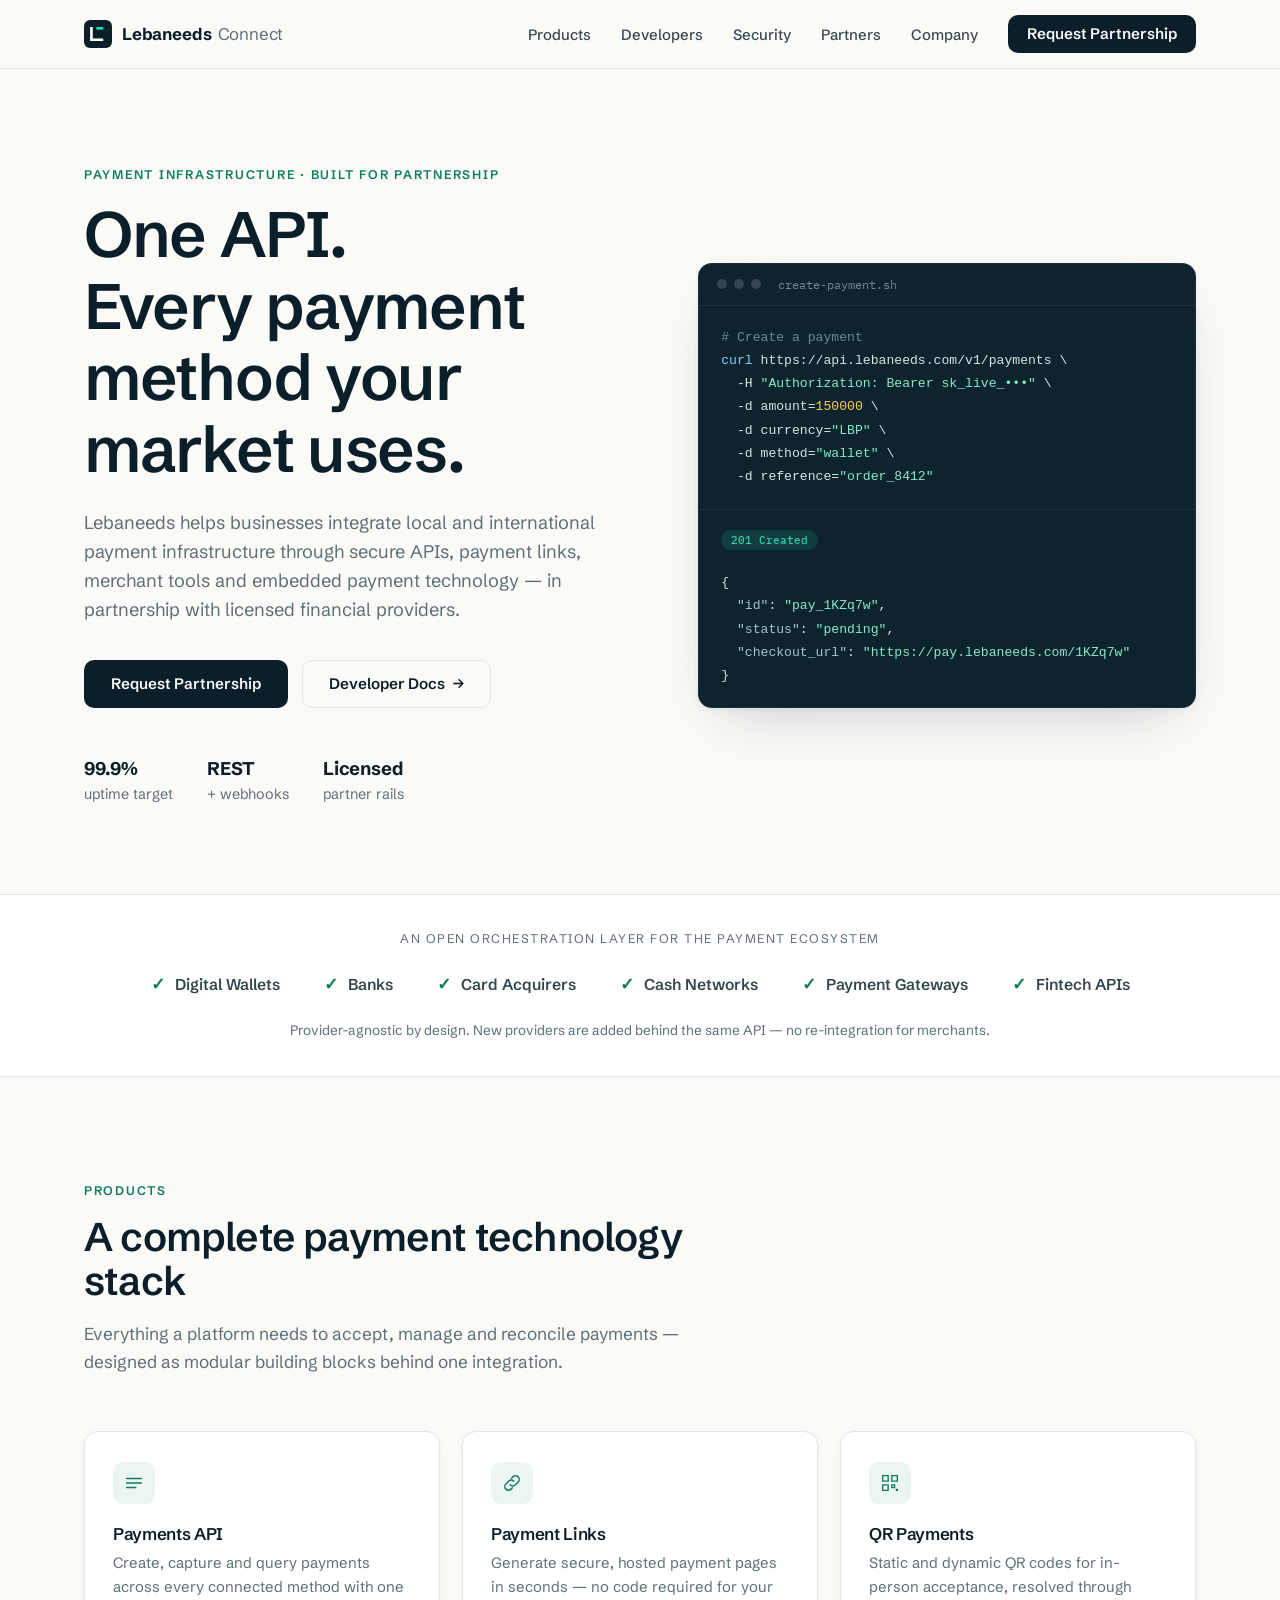
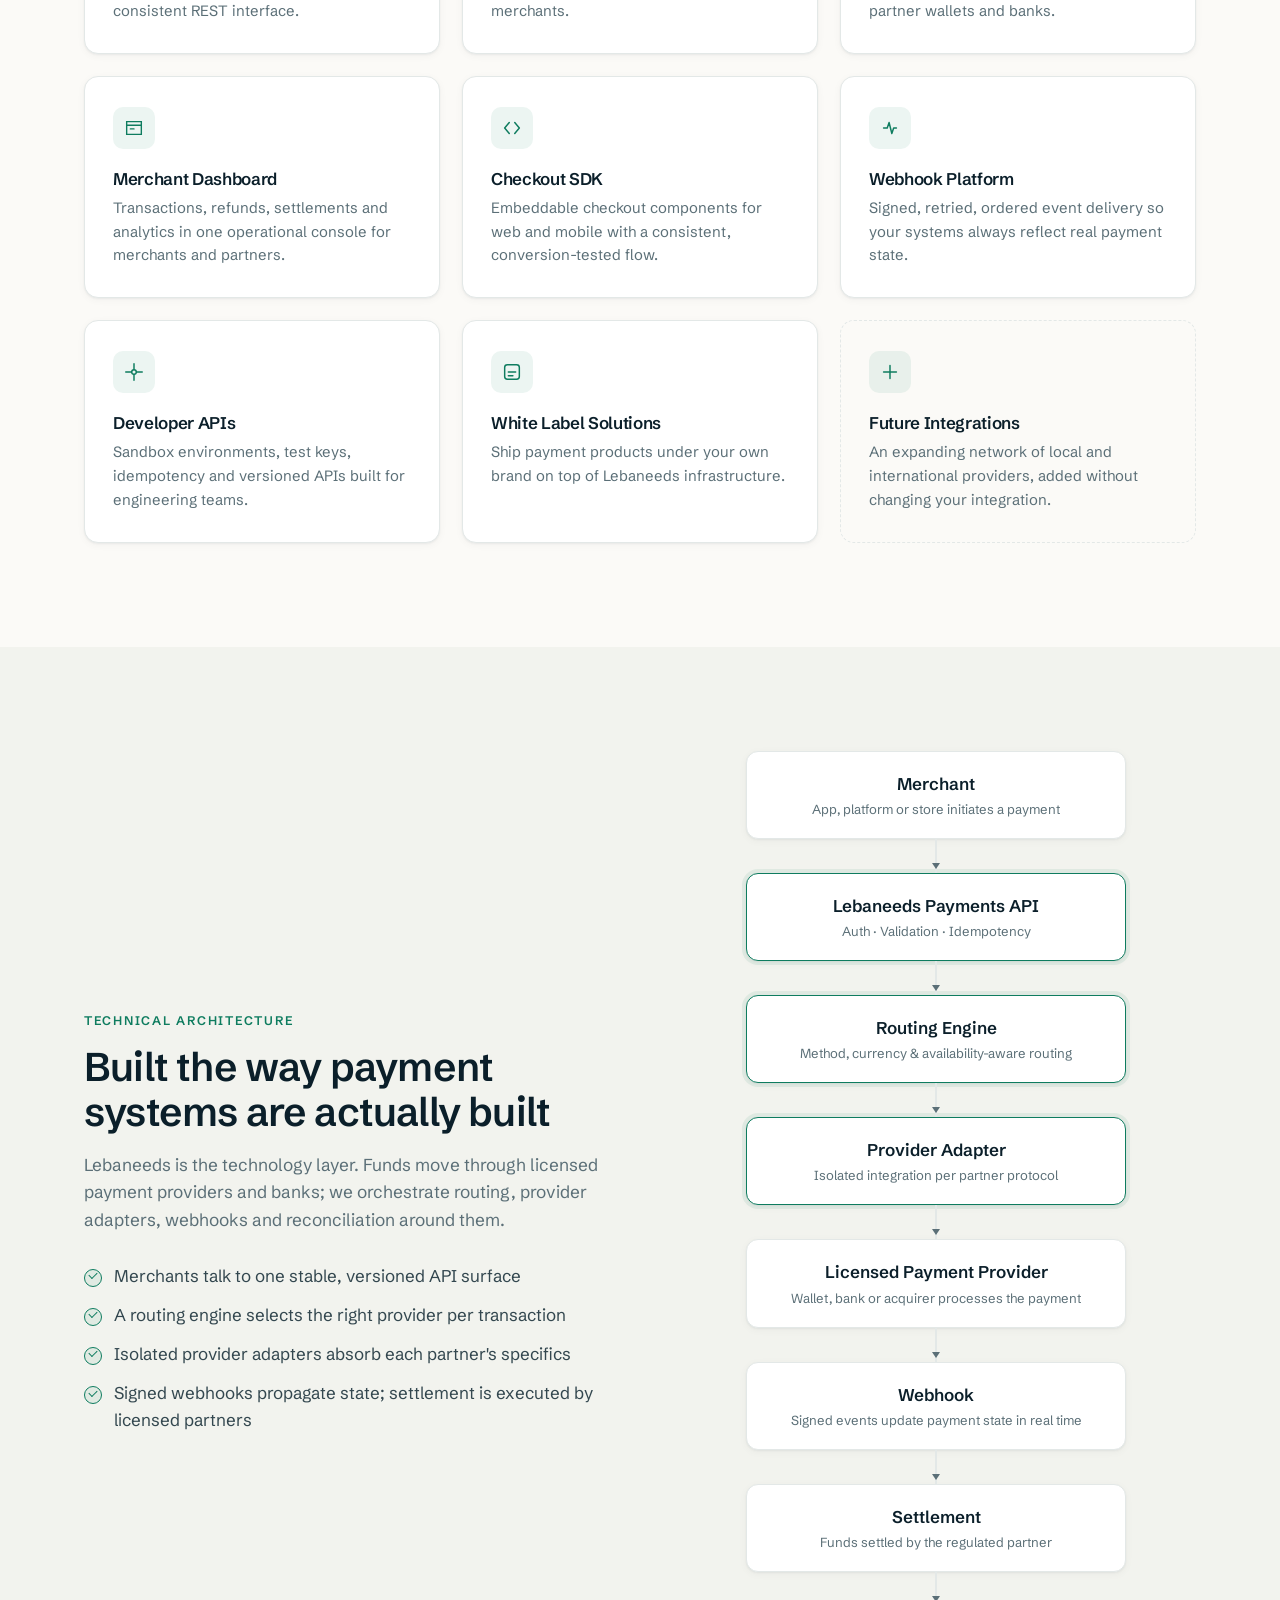
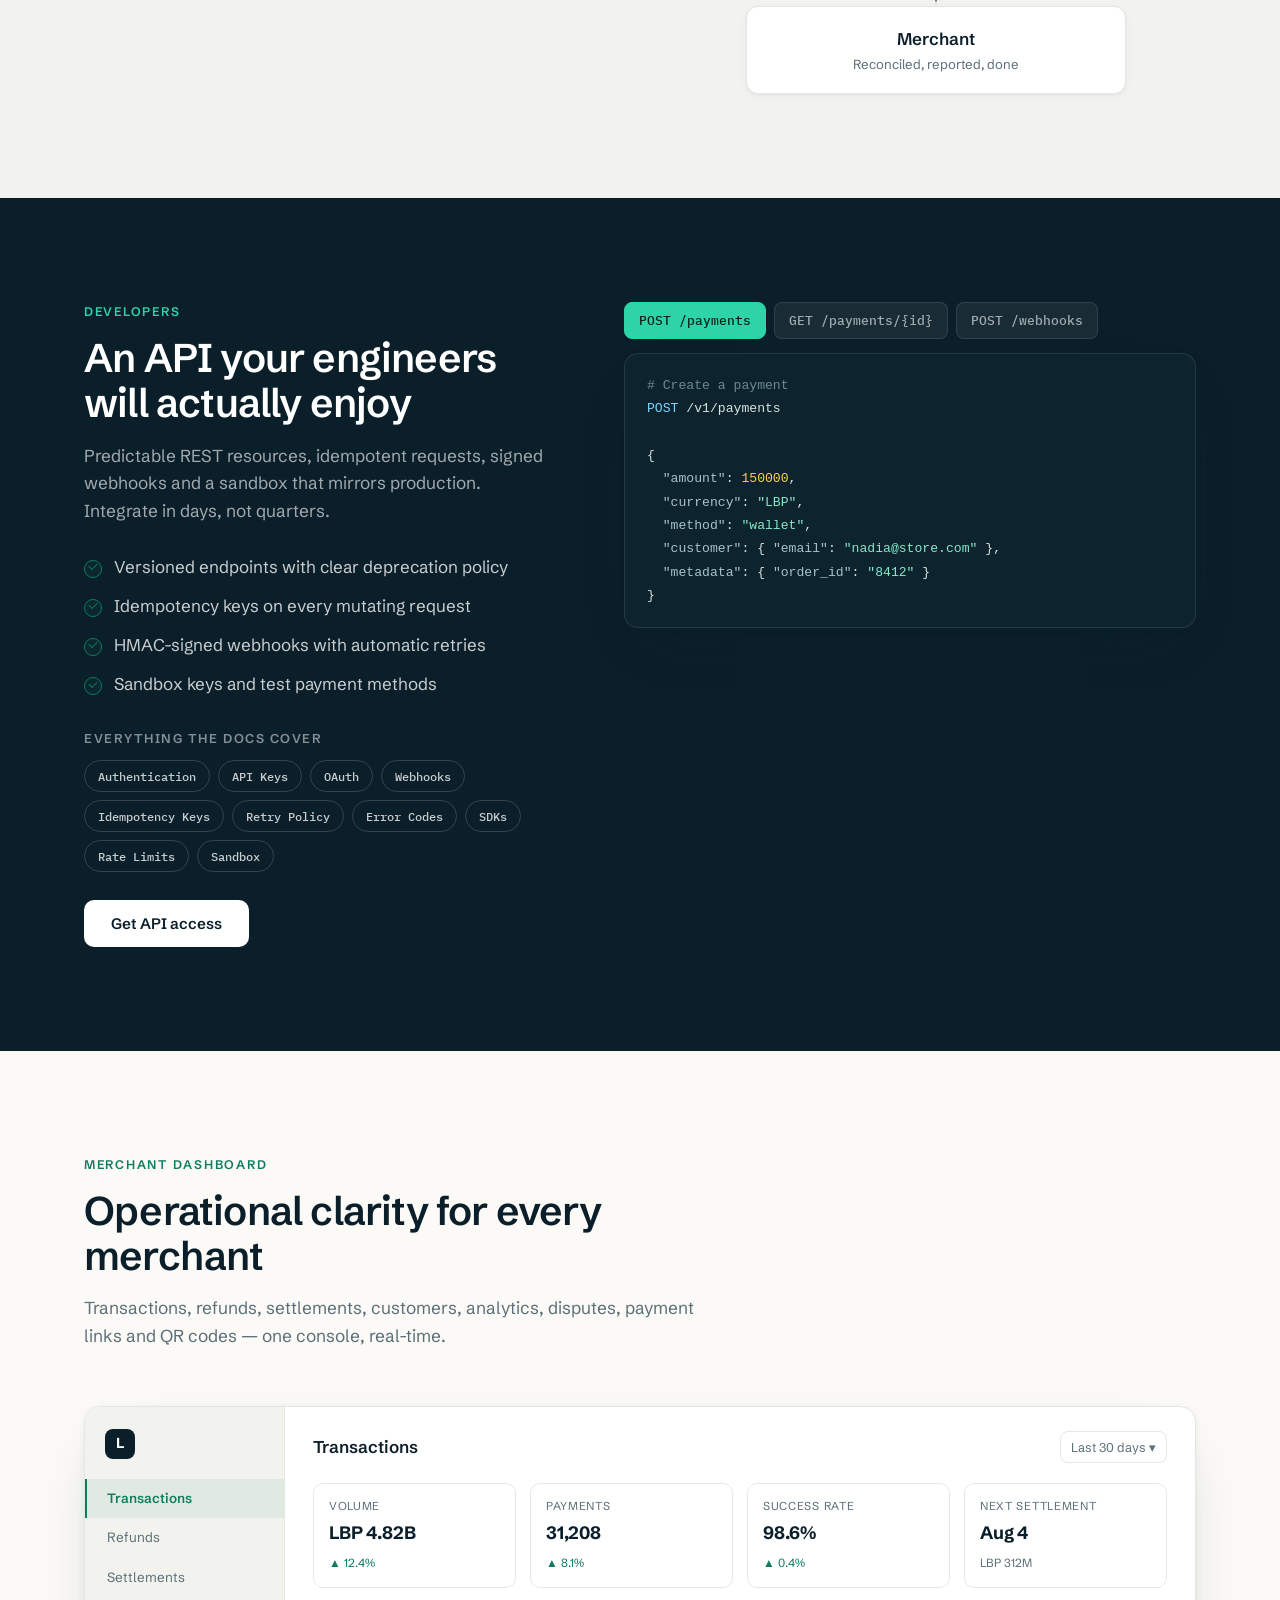
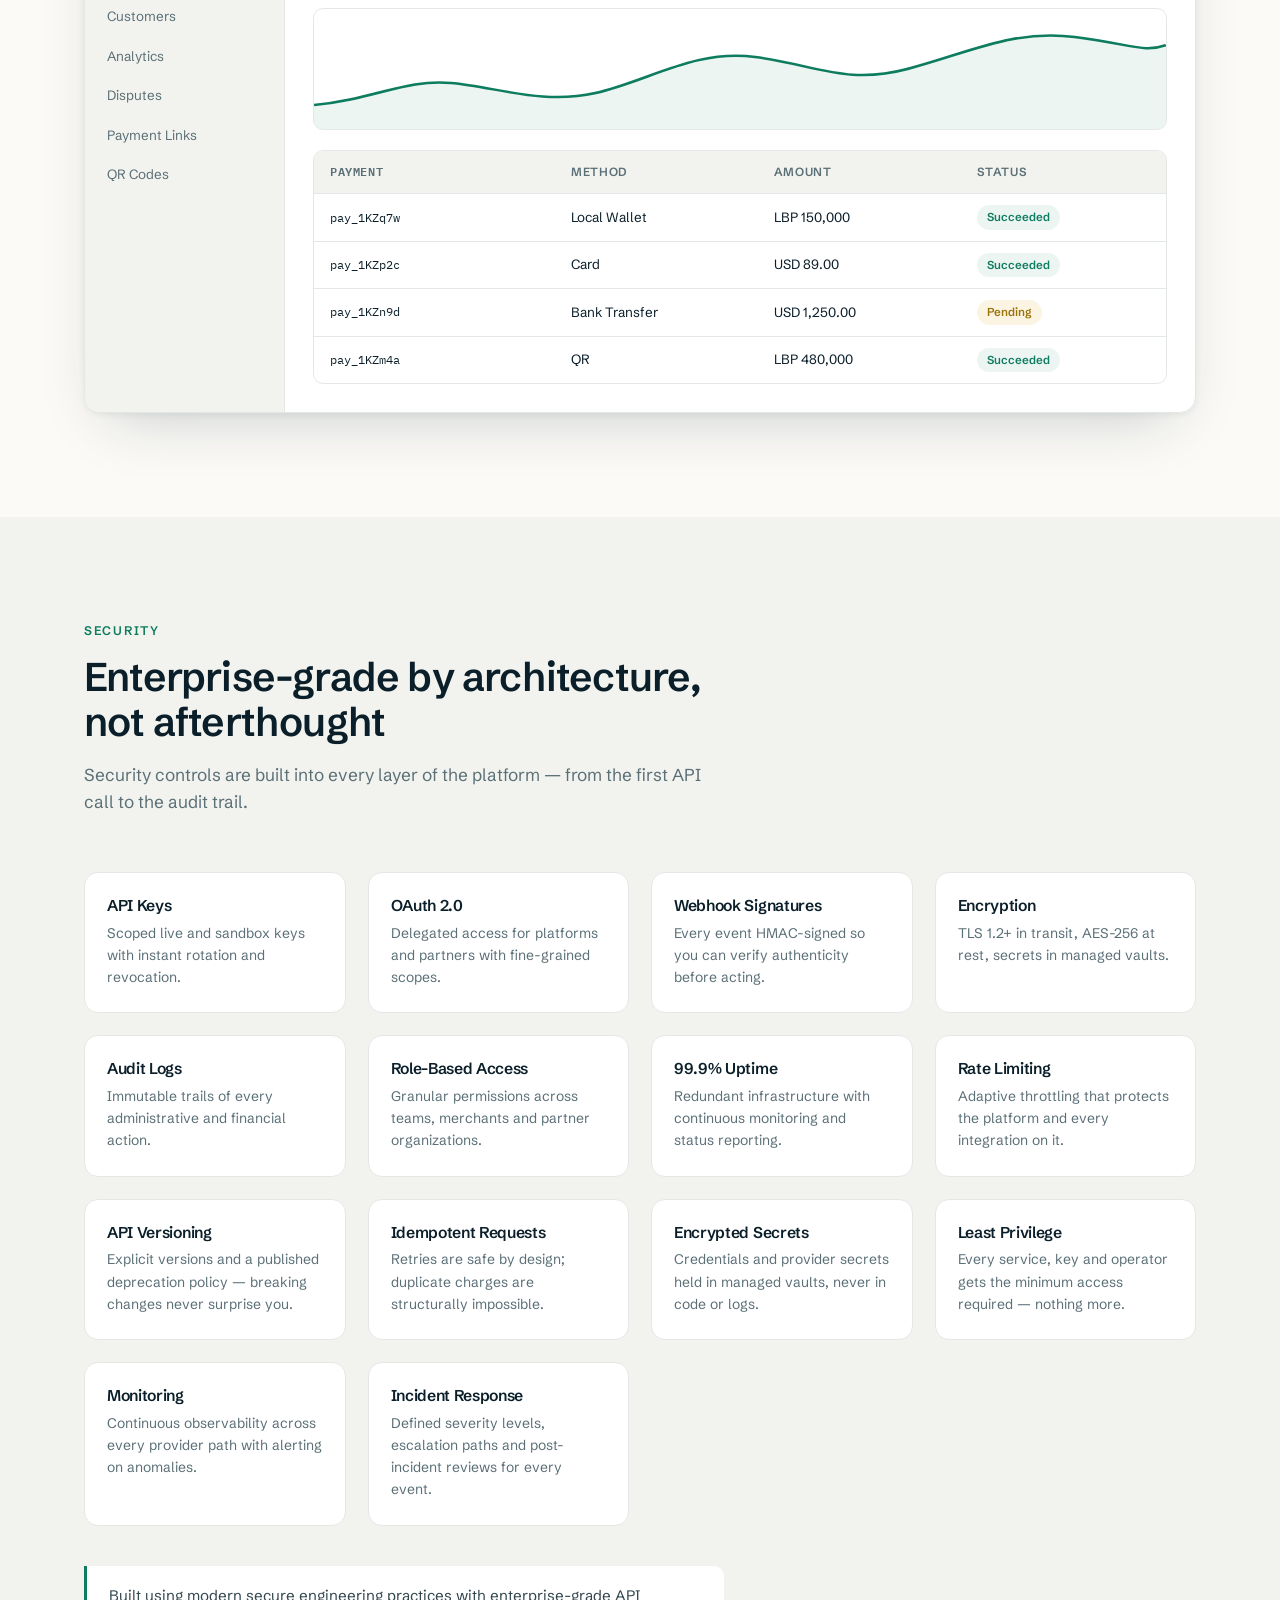
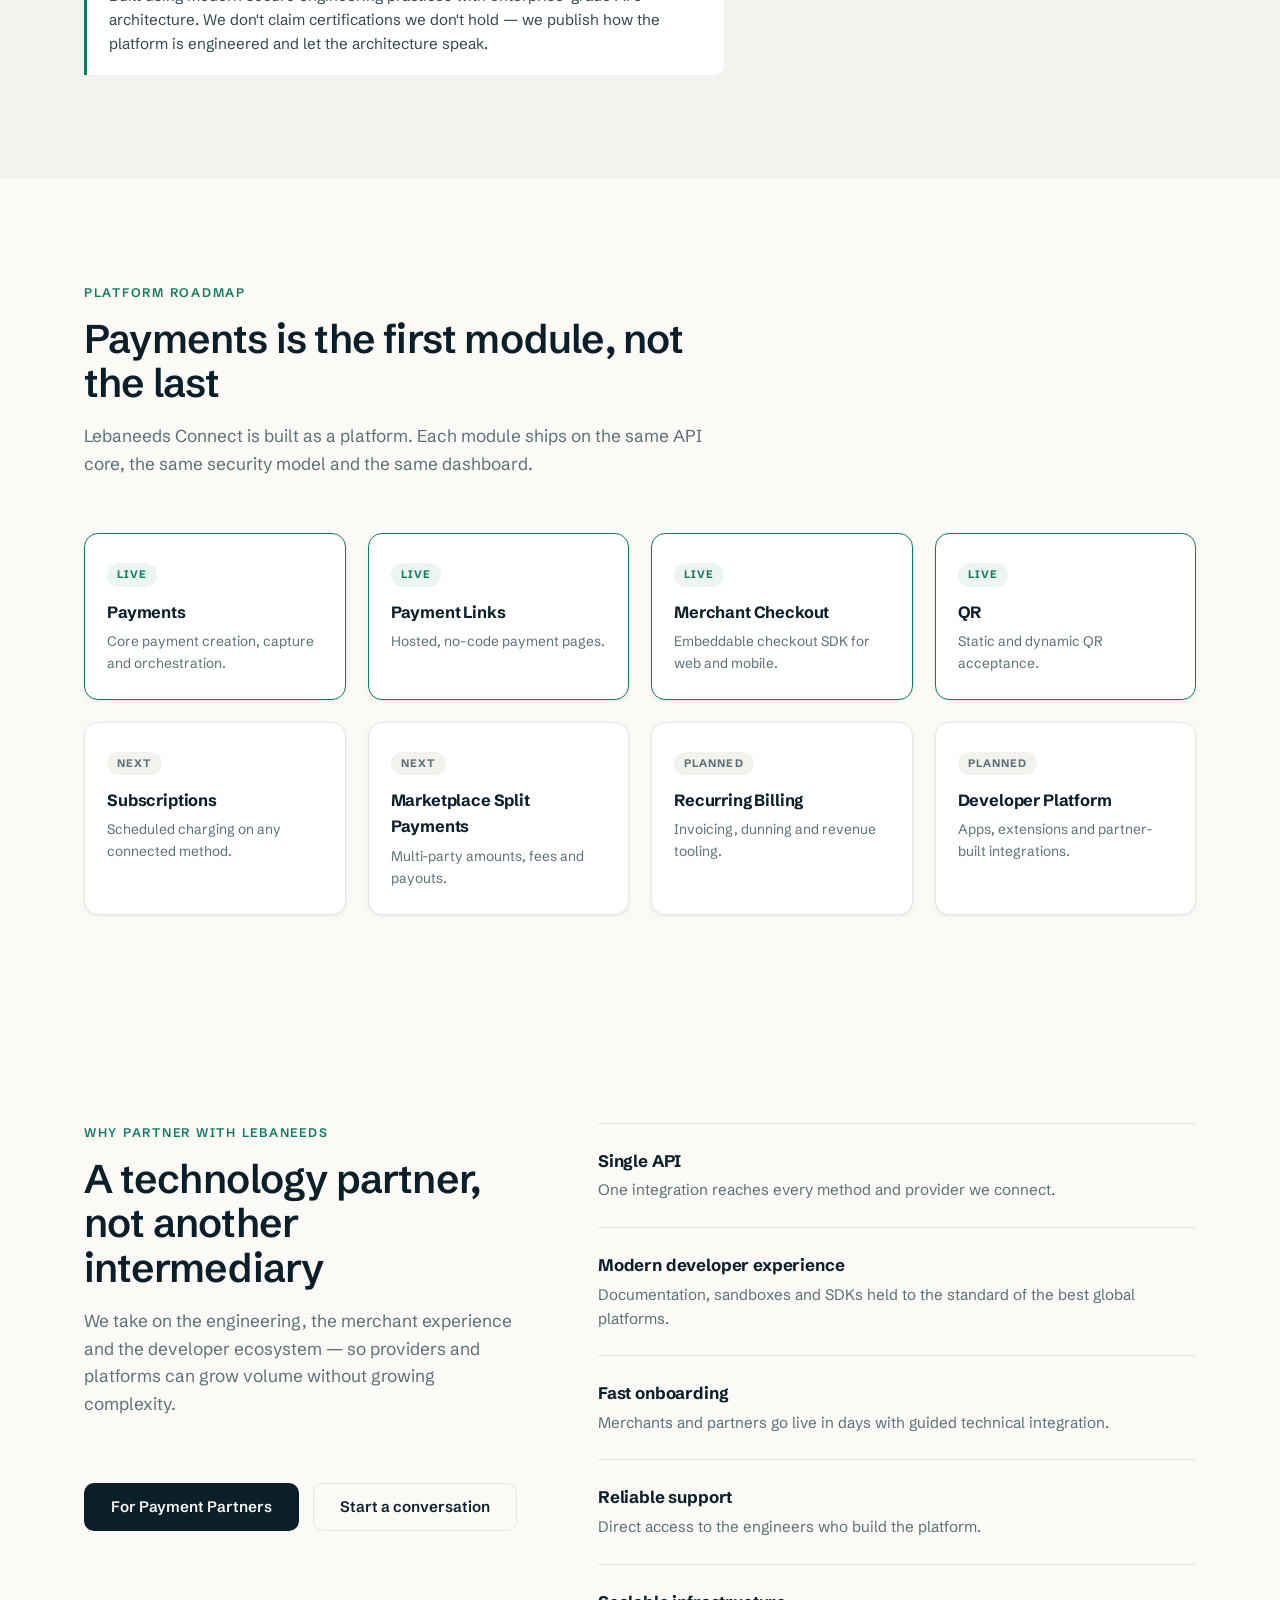
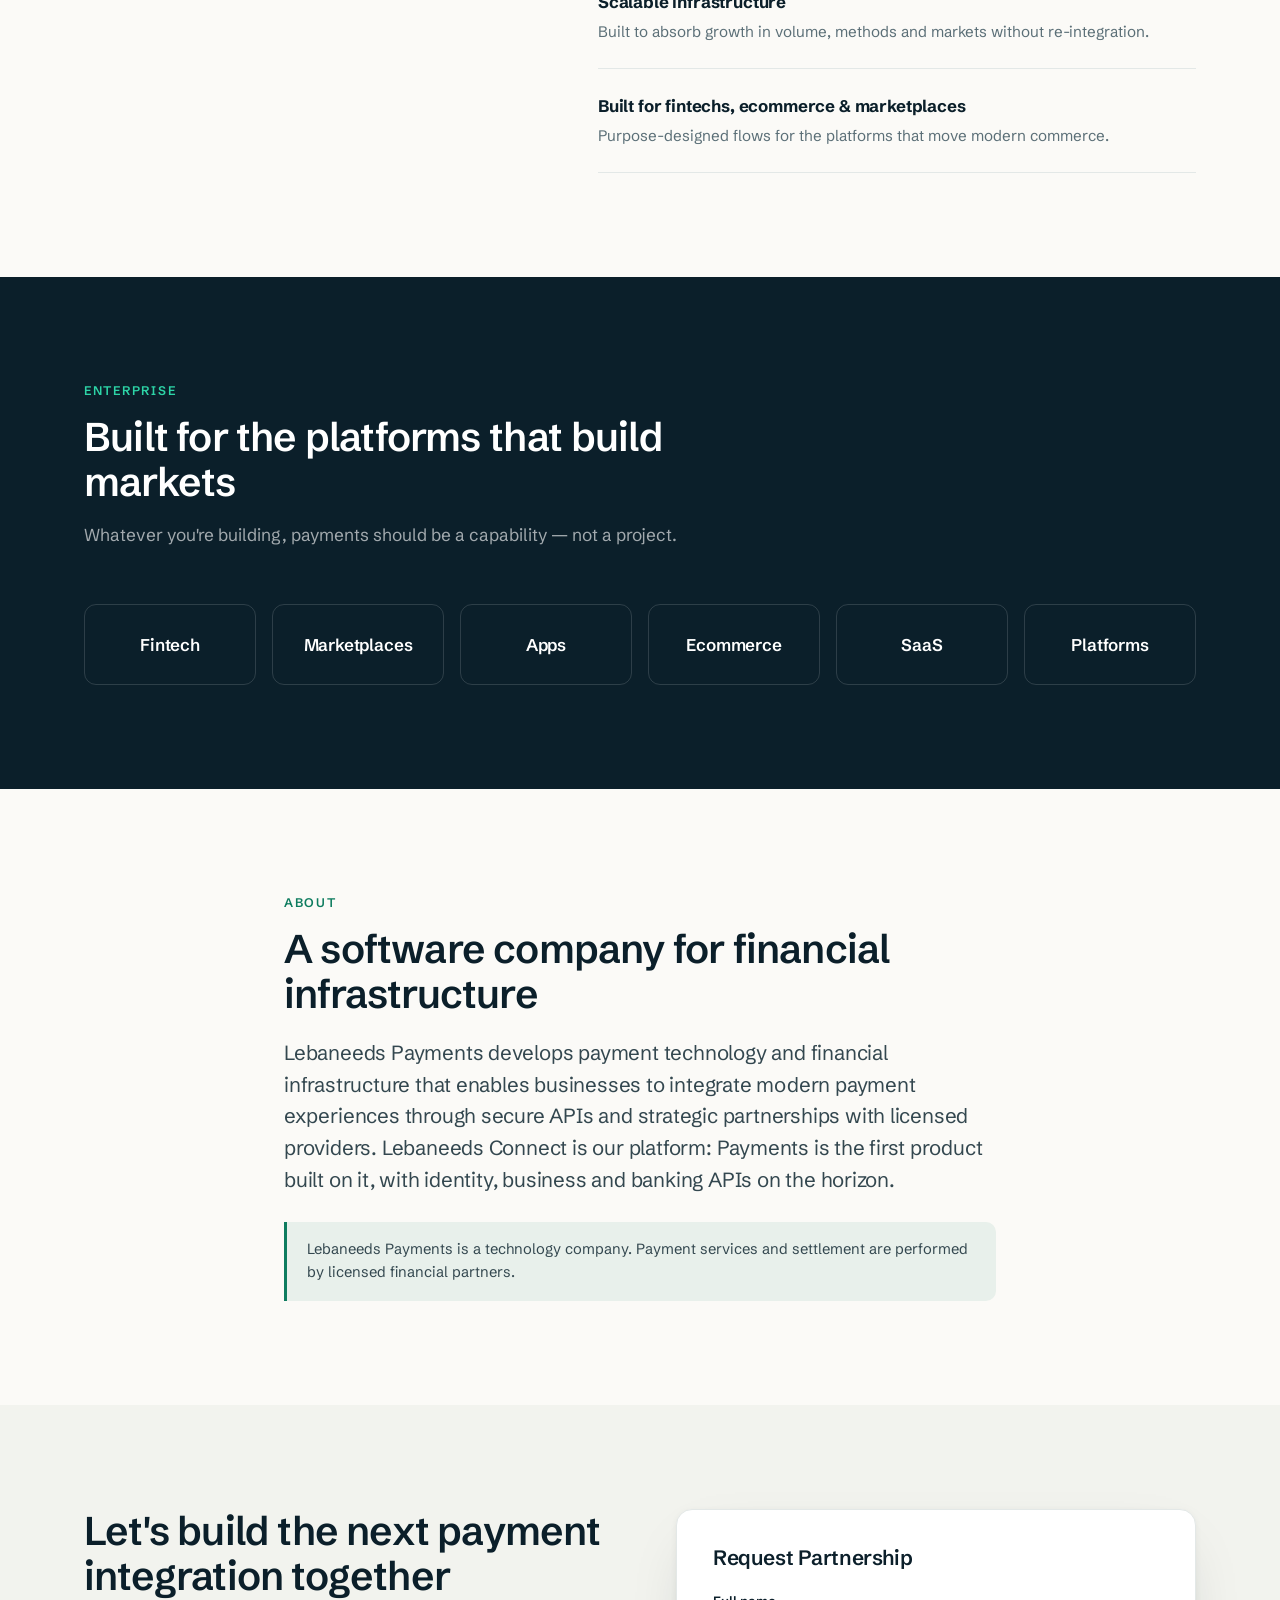
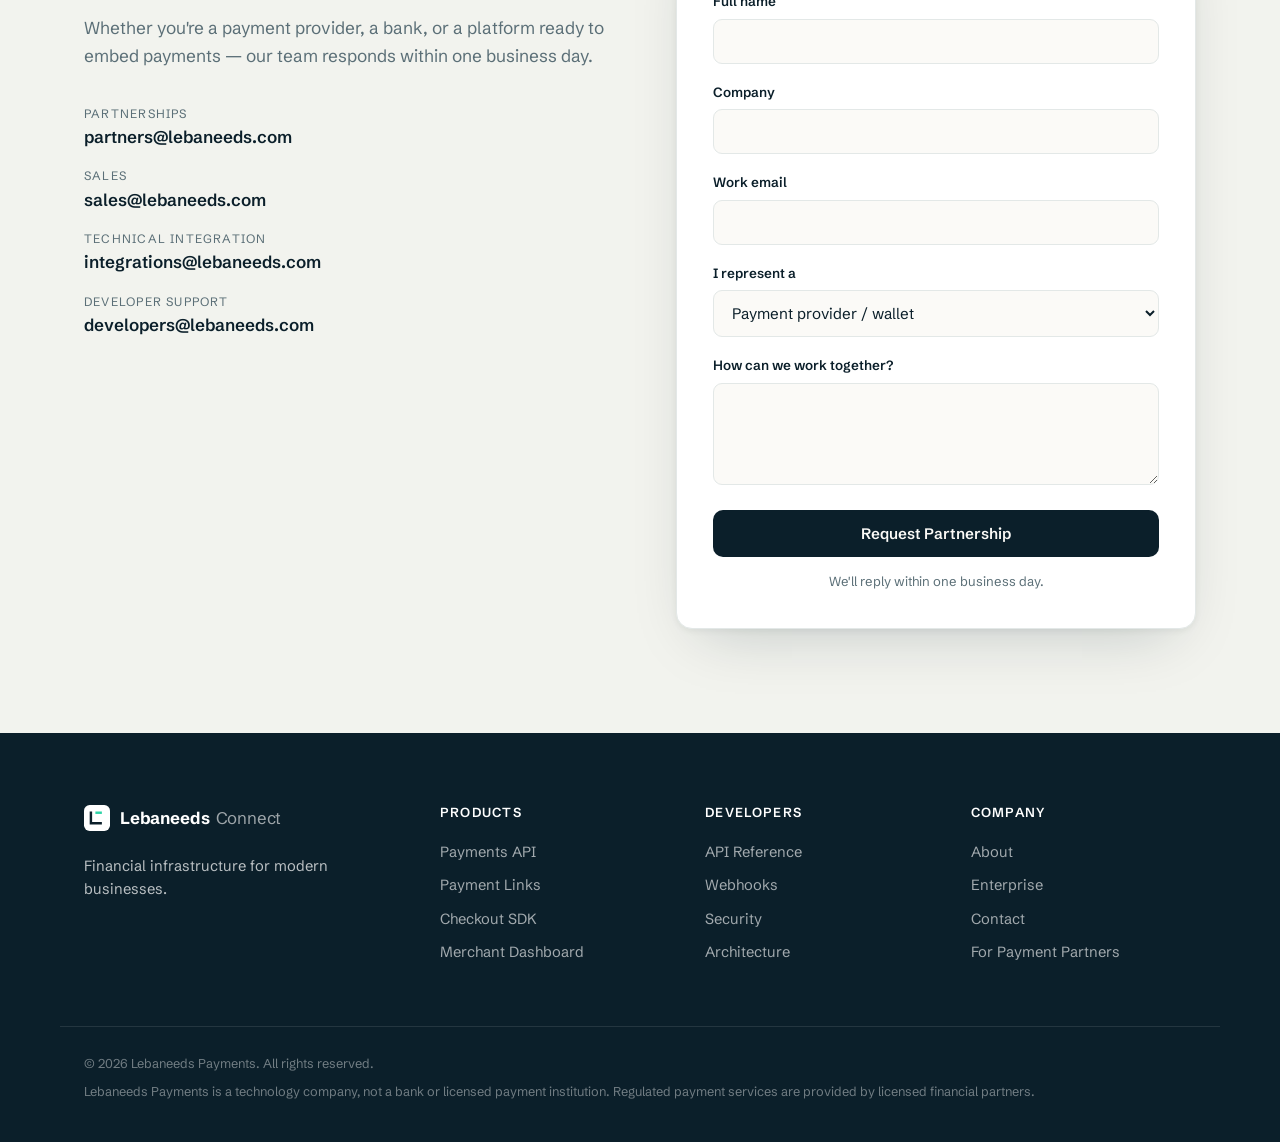
==== connect.html @ 50d4d947 "Fix host routing: remove root index.html so per-domain rewrites take effect Vercel serves static fil" ====
<!DOCTYPE html>
<html lang="en">
<head>
<meta charset="UTF-8">
<meta name="viewport" content="width=device-width, initial-scale=1.0">
<title>Lebaneeds Connect — Financial Infrastructure for Modern Businesses</title>
<meta name="description" content="Lebaneeds Connect is the payment infrastructure platform by Lebaneeds Payments. Integrate local and international payment methods through one secure API, in partnership with licensed providers.">
<link rel="preconnect" href="https://fonts.googleapis.com">
<link rel="preconnect" href="https://fonts.gstatic.com" crossorigin>
<link href="https://fonts.googleapis.com/css2?family=Schibsted+Grotesk:wght@400;500;600;700&family=IBM+Plex+Mono:wght@400;500&display=swap" rel="stylesheet">
<link rel="stylesheet" href="styles.css">
<link rel="icon" href="data:image/svg+xml,<svg xmlns='http://www.w3.org/2000/svg' viewBox='0 0 32 32'><rect width='32' height='32' rx='7' fill='%230b1f2a'/><path d='M10 8v13h12v3H7V8h3z' fill='%23ffffff'/><rect x='14' y='8' width='8' height='3' fill='%232dd4a7'/></svg>">
</head>
<body>

<a class="skip-link" href="#main">Skip to content</a>

<header class="site-header" id="top">
  <div class="container header-inner">
    <a class="brand" href="#top" aria-label="Lebaneeds Payments home">
      <span class="brand-mark" aria-hidden="true">
        <svg viewBox="0 0 32 32" width="28" height="28"><rect width="32" height="32" rx="7" fill="var(--ink)"/><path d="M10 8v13h12v3H7V8h3z" fill="#fff"/><rect x="14" y="8" width="8" height="3" fill="var(--accent)"/></svg>
      </span>
      <span class="brand-name">Lebaneeds<span class="brand-sub">Connect</span></span>
    </a>
    <nav class="main-nav" aria-label="Primary">
      <button class="nav-toggle" aria-expanded="false" aria-controls="nav-list">
        <span class="nav-toggle-bar"></span><span class="nav-toggle-bar"></span>
        <span class="visually-hidden">Menu</span>
      </button>
      <ul class="nav-list" id="nav-list">
        <li><a href="#products">Products</a></li>
        <li><a href="#developers">Developers</a></li>
        <li><a href="#security">Security</a></li>
        <li><a href="partners.html">Partners</a></li>
        <li><a href="#about">Company</a></li>
        <li class="nav-cta"><a class="btn btn-primary btn-sm" href="#contact">Request Partnership</a></li>
      </ul>
    </nav>
  </div>
</header>

<main id="main">

  <!-- ============ HERO ============ -->
  <section class="hero">
    <div class="container hero-grid">
      <div class="hero-copy reveal">
        <p class="eyebrow">Payment infrastructure · Built for partnership</p>
        <h1>One API.<br>Every payment method your market uses.</h1>
        <p class="lede">Lebaneeds helps businesses integrate local and international payment infrastructure through secure APIs, payment links, merchant tools and embedded payment technology — in partnership with licensed financial providers.</p>
        <div class="hero-actions">
          <a class="btn btn-primary" href="#contact">Request Partnership</a>
          <a class="btn btn-ghost" href="#developers">Developer Docs <span aria-hidden="true">→</span></a>
        </div>
        <ul class="hero-facts" aria-label="Key facts">
          <li><strong>99.9%</strong> uptime target</li>
          <li><strong>REST</strong> + webhooks</li>
          <li><strong>Licensed</strong> partner rails</li>
        </ul>
      </div>
      <div class="hero-panel reveal delay-1" aria-hidden="true">
        <div class="code-window">
          <div class="code-window-bar">
            <span class="dot"></span><span class="dot"></span><span class="dot"></span>
            <span class="code-window-title">create-payment.sh</span>
          </div>
          <pre class="code"><code><span class="c"># Create a payment</span>
<span class="k">curl</span> https://api.lebaneeds.com/v1/payments \
  -H <span class="s">"Authorization: Bearer sk_live_•••"</span> \
  -d amount=<span class="n">150000</span> \
  -d currency=<span class="s">"LBP"</span> \
  -d method=<span class="s">"wallet"</span> \
  -d reference=<span class="s">"order_8412"</span></code></pre>
          <div class="code-response">
            <span class="badge badge-ok">201 Created</span>
            <pre class="code"><code>{
  <span class="p">"id"</span>: <span class="s">"pay_1KZq7w"</span>,
  <span class="p">"status"</span>: <span class="s">"pending"</span>,
  <span class="p">"checkout_url"</span>: <span class="s">"https://pay.lebaneeds.com/1KZq7w"</span>
}</code></pre>
          </div>
        </div>
      </div>
    </div>
  </section>

  <!-- ============ INTEGRATION ECOSYSTEM ============ -->
  <section class="integrations" aria-label="Integration ecosystem" id="ecosystem">
    <div class="container">
      <p class="strip-label">An open orchestration layer for the payment ecosystem</p>
      <ul class="method-strip">
        <li><span class="method-icon" aria-hidden="true">✓</span>Digital Wallets</li>
        <li><span class="method-icon" aria-hidden="true">✓</span>Banks</li>
        <li><span class="method-icon" aria-hidden="true">✓</span>Card Acquirers</li>
        <li><span class="method-icon" aria-hidden="true">✓</span>Cash Networks</li>
        <li><span class="method-icon" aria-hidden="true">✓</span>Payment Gateways</li>
        <li><span class="method-icon" aria-hidden="true">✓</span>Fintech APIs</li>
      </ul>
      <p class="strip-note">Provider-agnostic by design. New providers are added behind the same API — no re-integration for merchants.</p>
    </div>
  </section>

  <!-- ============ PRODUCTS ============ -->
  <section class="section" id="products">
    <div class="container">
      <div class="section-head reveal">
        <p class="eyebrow">Products</p>
        <h2>A complete payment technology stack</h2>
        <p class="section-lede">Everything a platform needs to accept, manage and reconcile payments — designed as modular building blocks behind one integration.</p>
      </div>
      <div class="card-grid">
        <article class="card reveal">
          <div class="card-icon" aria-hidden="true"><svg viewBox="0 0 24 24"><path d="M4 7h16M4 12h16M4 17h10" stroke="currentColor" stroke-width="1.6" stroke-linecap="round"/></svg></div>
          <h3>Payments API</h3>
          <p>Create, capture and query payments across every connected method with one consistent REST interface.</p>
        </article>
        <article class="card reveal">
          <div class="card-icon" aria-hidden="true"><svg viewBox="0 0 24 24"><path d="M10 14a4 4 0 005.7 0l3-3a4 4 0 00-5.7-5.7l-1.4 1.5M14 10a4 4 0 00-5.7 0l-3 3a4 4 0 005.7 5.7l1.4-1.5" stroke="currentColor" stroke-width="1.6" stroke-linecap="round" fill="none"/></svg></div>
          <h3>Payment Links</h3>
          <p>Generate secure, hosted payment pages in seconds — no code required for your merchants.</p>
        </article>
        <article class="card reveal">
          <div class="card-icon" aria-hidden="true"><svg viewBox="0 0 24 24"><path d="M4 4h6v6H4zM14 4h6v6h-6zM4 14h6v6H4zM14 14h3v3h-3zM19 19h1v1h-1z" stroke="currentColor" stroke-width="1.5" fill="none"/></svg></div>
          <h3>QR Payments</h3>
          <p>Static and dynamic QR codes for in-person acceptance, resolved through partner wallets and banks.</p>
        </article>
        <article class="card reveal">
          <div class="card-icon" aria-hidden="true"><svg viewBox="0 0 24 24"><path d="M4 5h16v14H4zM4 9h16M8 13h4" stroke="currentColor" stroke-width="1.5" fill="none" stroke-linecap="round"/></svg></div>
          <h3>Merchant Dashboard</h3>
          <p>Transactions, refunds, settlements and analytics in one operational console for merchants and partners.</p>
        </article>
        <article class="card reveal">
          <div class="card-icon" aria-hidden="true"><svg viewBox="0 0 24 24"><path d="M9 6l-5 6 5 6M15 6l5 6-5 6" stroke="currentColor" stroke-width="1.6" fill="none" stroke-linecap="round" stroke-linejoin="round"/></svg></div>
          <h3>Checkout SDK</h3>
          <p>Embeddable checkout components for web and mobile with a consistent, conversion-tested flow.</p>
        </article>
        <article class="card reveal">
          <div class="card-icon" aria-hidden="true"><svg viewBox="0 0 24 24"><path d="M5 12h4l2-6 3 12 2-6h3" stroke="currentColor" stroke-width="1.6" fill="none" stroke-linecap="round" stroke-linejoin="round"/></svg></div>
          <h3>Webhook Platform</h3>
          <p>Signed, retried, ordered event delivery so your systems always reflect real payment state.</p>
        </article>
        <article class="card reveal">
          <div class="card-icon" aria-hidden="true"><svg viewBox="0 0 24 24"><path d="M12 3v6m0 6v6M3 12h6m6 0h6" stroke="currentColor" stroke-width="1.6" stroke-linecap="round"/><circle cx="12" cy="12" r="2.5" stroke="currentColor" stroke-width="1.6" fill="none"/></svg></div>
          <h3>Developer APIs</h3>
          <p>Sandbox environments, test keys, idempotency and versioned APIs built for engineering teams.</p>
        </article>
        <article class="card reveal">
          <div class="card-icon" aria-hidden="true"><svg viewBox="0 0 24 24"><rect x="4" y="4" width="16" height="16" rx="3" stroke="currentColor" stroke-width="1.6" fill="none"/><path d="M8 12h8M8 16h5" stroke="currentColor" stroke-width="1.6" stroke-linecap="round"/></svg></div>
          <h3>White Label Solutions</h3>
          <p>Ship payment products under your own brand on top of Lebaneeds infrastructure.</p>
        </article>
        <article class="card card-outline reveal">
          <div class="card-icon" aria-hidden="true"><svg viewBox="0 0 24 24"><path d="M12 5v14M5 12h14" stroke="currentColor" stroke-width="1.6" stroke-linecap="round"/></svg></div>
          <h3>Future Integrations</h3>
          <p>An expanding network of local and international providers, added without changing your integration.</p>
        </article>
      </div>
    </div>
  </section>

  <!-- ============ ARCHITECTURE ============ -->
  <section class="section section-tint" id="architecture">
    <div class="container arch-grid">
      <div class="arch-copy reveal">
        <p class="eyebrow">Technical architecture</p>
        <h2>Built the way payment systems are actually built</h2>
        <p class="section-lede">Lebaneeds is the technology layer. Funds move through licensed payment providers and banks; we orchestrate routing, provider adapters, webhooks and reconciliation around them.</p>
        <ul class="check-list">
          <li>Merchants talk to one stable, versioned API surface</li>
          <li>A routing engine selects the right provider per transaction</li>
          <li>Isolated provider adapters absorb each partner's specifics</li>
          <li>Signed webhooks propagate state; settlement is executed by licensed partners</li>
        </ul>
      </div>
      <div class="arch-diagram reveal delay-1" role="img" aria-label="Payment flow: Merchant calls the Lebaneeds Payments API, the routing engine selects a provider adapter, the licensed payment provider processes the payment, webhooks report state, settlement is executed by the licensed partner, and funds reach the merchant.">
        <div class="arch-node">
          <span class="arch-node-label">Merchant</span>
          <span class="arch-node-sub">App, platform or store initiates a payment</span>
        </div>
        <div class="arch-arrow" aria-hidden="true"><span></span></div>
        <div class="arch-node arch-node-core">
          <span class="arch-node-label">Lebaneeds Payments API</span>
          <span class="arch-node-sub">Auth · Validation · Idempotency</span>
        </div>
        <div class="arch-arrow" aria-hidden="true"><span></span></div>
        <div class="arch-node arch-node-core">
          <span class="arch-node-label">Routing Engine</span>
          <span class="arch-node-sub">Method, currency &amp; availability-aware routing</span>
        </div>
        <div class="arch-arrow" aria-hidden="true"><span></span></div>
        <div class="arch-node arch-node-core">
          <span class="arch-node-label">Provider Adapter</span>
          <span class="arch-node-sub">Isolated integration per partner protocol</span>
        </div>
        <div class="arch-arrow" aria-hidden="true"><span></span></div>
        <div class="arch-node">
          <span class="arch-node-label">Licensed Payment Provider</span>
          <span class="arch-node-sub">Wallet, bank or acquirer processes the payment</span>
        </div>
        <div class="arch-arrow" aria-hidden="true"><span></span></div>
        <div class="arch-node">
          <span class="arch-node-label">Webhook</span>
          <span class="arch-node-sub">Signed events update payment state in real time</span>
        </div>
        <div class="arch-arrow" aria-hidden="true"><span></span></div>
        <div class="arch-node">
          <span class="arch-node-label">Settlement</span>
          <span class="arch-node-sub">Funds settled by the regulated partner</span>
        </div>
        <div class="arch-arrow" aria-hidden="true"><span></span></div>
        <div class="arch-node">
          <span class="arch-node-label">Merchant</span>
          <span class="arch-node-sub">Reconciled, reported, done</span>
        </div>
      </div>
    </div>
  </section>

  <!-- ============ DEVELOPERS ============ -->
  <section class="section section-dark" id="developers">
    <div class="container dev-grid">
      <div class="dev-copy reveal">
        <p class="eyebrow eyebrow-light">Developers</p>
        <h2>An API your engineers will actually enjoy</h2>
        <p class="section-lede">Predictable REST resources, idempotent requests, signed webhooks and a sandbox that mirrors production. Integrate in days, not quarters.</p>
        <ul class="check-list check-list-light">
          <li>Versioned endpoints with clear deprecation policy</li>
          <li>Idempotency keys on every mutating request</li>
          <li>HMAC-signed webhooks with automatic retries</li>
          <li>Sandbox keys and test payment methods</li>
        </ul>
        <h3 class="dev-subhead">Everything the docs cover</h3>
        <ul class="chip-list" aria-label="Developer platform capabilities">
          <li>Authentication</li><li>API Keys</li><li>OAuth</li><li>Webhooks</li>
          <li>Idempotency Keys</li><li>Retry Policy</li><li>Error Codes</li>
          <li>SDKs</li><li>Rate Limits</li><li>Sandbox</li>
        </ul>
        <a class="btn btn-light" href="#contact">Get API access</a>
      </div>
      <div class="dev-panel reveal delay-1">
        <div class="tabs" role="tablist" aria-label="API examples">
          <button class="tab is-active" role="tab" aria-selected="true" aria-controls="tab-create" id="tabbtn-create">POST /payments</button>
          <button class="tab" role="tab" aria-selected="false" aria-controls="tab-get" id="tabbtn-get" tabindex="-1">GET /payments/{id}</button>
          <button class="tab" role="tab" aria-selected="false" aria-controls="tab-hook" id="tabbtn-hook" tabindex="-1">POST /webhooks</button>
        </div>
        <div class="code-window code-window-dark">
          <div class="tab-panel" id="tab-create" role="tabpanel" aria-labelledby="tabbtn-create">
<pre class="code"><code><span class="c"># Create a payment</span>
<span class="k">POST</span> /v1/payments

{
  <span class="p">"amount"</span>: <span class="n">150000</span>,
  <span class="p">"currency"</span>: <span class="s">"LBP"</span>,
  <span class="p">"method"</span>: <span class="s">"wallet"</span>,
  <span class="p">"customer"</span>: { <span class="p">"email"</span>: <span class="s">"nadia@store.com"</span> },
  <span class="p">"metadata"</span>: { <span class="p">"order_id"</span>: <span class="s">"8412"</span> }
}</code></pre>
          </div>
          <div class="tab-panel" id="tab-get" role="tabpanel" aria-labelledby="tabbtn-get" hidden>
<pre class="code"><code><span class="c"># Retrieve a payment</span>
<span class="k">GET</span> /v1/payments/pay_1KZq7w

{
  <span class="p">"id"</span>: <span class="s">"pay_1KZq7w"</span>,
  <span class="p">"status"</span>: <span class="s">"succeeded"</span>,
  <span class="p">"amount"</span>: <span class="n">150000</span>,
  <span class="p">"settled_at"</span>: <span class="s">"2026-08-02T14:03:12Z"</span>
}</code></pre>
          </div>
          <div class="tab-panel" id="tab-hook" role="tabpanel" aria-labelledby="tabbtn-hook" hidden>
<pre class="code"><code><span class="c"># Register a webhook endpoint</span>
<span class="k">POST</span> /v1/webhooks

{
  <span class="p">"url"</span>: <span class="s">"https://api.store.com/hooks/leb"</span>,
  <span class="p">"events"</span>: [<span class="s">"payment.succeeded"</span>,
             <span class="s">"payment.failed"</span>],
  <span class="p">"signing"</span>: <span class="s">"hmac-sha256"</span>
}</code></pre>
          </div>
        </div>
      </div>
    </div>
  </section>

  <!-- ============ DASHBOARD ============ -->
  <section class="section" id="dashboard">
    <div class="container">
      <div class="section-head reveal">
        <p class="eyebrow">Merchant Dashboard</p>
        <h2>Operational clarity for every merchant</h2>
        <p class="section-lede">Transactions, refunds, settlements, customers, analytics, disputes, payment links and QR codes — one console, real-time.</p>
      </div>
      <div class="dash reveal delay-1" role="img" aria-label="Mockup of the Lebaneeds merchant dashboard showing payment volume, transactions and settlement figures.">
        <div class="dash-side" aria-hidden="true">
          <div class="dash-logo">L</div>
          <ul>
            <li class="is-active">Transactions</li>
            <li>Refunds</li>
            <li>Settlements</li>
            <li>Customers</li>
            <li>Analytics</li>
            <li>Disputes</li>
            <li>Payment Links</li>
            <li>QR Codes</li>
          </ul>
        </div>
        <div class="dash-main" aria-hidden="true">
          <div class="dash-topbar">
            <span class="dash-title">Transactions</span>
            <span class="dash-range">Last 30 days ▾</span>
          </div>
          <div class="dash-stats">
            <div class="stat"><span class="stat-label">Volume</span><span class="stat-value">LBP 4.82B</span><span class="stat-delta up">▲ 12.4%</span></div>
            <div class="stat"><span class="stat-label">Payments</span><span class="stat-value">31,208</span><span class="stat-delta up">▲ 8.1%</span></div>
            <div class="stat"><span class="stat-label">Success rate</span><span class="stat-value">98.6%</span><span class="stat-delta up">▲ 0.4%</span></div>
            <div class="stat"><span class="stat-label">Next settlement</span><span class="stat-value">Aug 4</span><span class="stat-delta">LBP 312M</span></div>
          </div>
          <div class="dash-chart">
            <svg viewBox="0 0 560 120" preserveAspectRatio="none">
              <path d="M0 96 C40 90 60 70 90 74 S150 96 185 84 S250 40 290 48 S350 76 390 60 S460 20 500 28 S545 44 560 36" fill="none" stroke="var(--accent-deep)" stroke-width="2.5"/>
              <path d="M0 96 C40 90 60 70 90 74 S150 96 185 84 S250 40 290 48 S350 76 390 60 S460 20 500 28 S545 44 560 36 V120 H0 Z" fill="var(--accent-wash)"/>
            </svg>
          </div>
          <div class="dash-table">
            <div class="dash-row dash-row-head"><span>Payment</span><span>Method</span><span>Amount</span><span>Status</span></div>
            <div class="dash-row"><span>pay_1KZq7w</span><span>Local Wallet</span><span>LBP 150,000</span><span class="pill pill-ok">Succeeded</span></div>
            <div class="dash-row"><span>pay_1KZp2c</span><span>Card</span><span>USD 89.00</span><span class="pill pill-ok">Succeeded</span></div>
            <div class="dash-row"><span>pay_1KZn9d</span><span>Bank Transfer</span><span>USD 1,250.00</span><span class="pill pill-pending">Pending</span></div>
            <div class="dash-row"><span>pay_1KZm4a</span><span>QR</span><span>LBP 480,000</span><span class="pill pill-ok">Succeeded</span></div>
          </div>
        </div>
      </div>
    </div>
  </section>

  <!-- ============ SECURITY ============ -->
  <section class="section section-tint" id="security">
    <div class="container">
      <div class="section-head reveal">
        <p class="eyebrow">Security</p>
        <h2>Enterprise-grade by architecture, not afterthought</h2>
        <p class="section-lede">Security controls are built into every layer of the platform — from the first API call to the audit trail.</p>
      </div>
      <div class="sec-grid">
        <div class="sec-item reveal"><h3>API Keys</h3><p>Scoped live and sandbox keys with instant rotation and revocation.</p></div>
        <div class="sec-item reveal"><h3>OAuth 2.0</h3><p>Delegated access for platforms and partners with fine-grained scopes.</p></div>
        <div class="sec-item reveal"><h3>Webhook Signatures</h3><p>Every event HMAC-signed so you can verify authenticity before acting.</p></div>
        <div class="sec-item reveal"><h3>Encryption</h3><p>TLS 1.2+ in transit, AES-256 at rest, secrets in managed vaults.</p></div>
        <div class="sec-item reveal"><h3>Audit Logs</h3><p>Immutable trails of every administrative and financial action.</p></div>
        <div class="sec-item reveal"><h3>Role-Based Access</h3><p>Granular permissions across teams, merchants and partner organizations.</p></div>
        <div class="sec-item reveal"><h3>99.9% Uptime</h3><p>Redundant infrastructure with continuous monitoring and status reporting.</p></div>
        <div class="sec-item reveal"><h3>Rate Limiting</h3><p>Adaptive throttling that protects the platform and every integration on it.</p></div>
        <div class="sec-item reveal"><h3>API Versioning</h3><p>Explicit versions and a published deprecation policy — breaking changes never surprise you.</p></div>
        <div class="sec-item reveal"><h3>Idempotent Requests</h3><p>Retries are safe by design; duplicate charges are structurally impossible.</p></div>
        <div class="sec-item reveal"><h3>Encrypted Secrets</h3><p>Credentials and provider secrets held in managed vaults, never in code or logs.</p></div>
        <div class="sec-item reveal"><h3>Least Privilege</h3><p>Every service, key and operator gets the minimum access required — nothing more.</p></div>
        <div class="sec-item reveal"><h3>Monitoring</h3><p>Continuous observability across every provider path with alerting on anomalies.</p></div>
        <div class="sec-item reveal"><h3>Incident Response</h3><p>Defined severity levels, escalation paths and post-incident reviews for every event.</p></div>
      </div>
      <p class="trust-note reveal">Built using modern secure engineering practices with enterprise-grade API architecture. We don't claim certifications we don't hold — we publish how the platform is engineered and let the architecture speak.</p>
    </div>
  </section>

  <!-- ============ ROADMAP ============ -->
  <section class="section" id="roadmap">
    <div class="container">
      <div class="section-head reveal">
        <p class="eyebrow">Platform roadmap</p>
        <h2>Payments is the first module, not the last</h2>
        <p class="section-lede">Lebaneeds Connect is built as a platform. Each module ships on the same API core, the same security model and the same dashboard.</p>
      </div>
      <ol class="roadmap">
        <li class="reveal is-live"><span class="roadmap-status">Live</span><strong>Payments</strong><p>Core payment creation, capture and orchestration.</p></li>
        <li class="reveal is-live"><span class="roadmap-status">Live</span><strong>Payment Links</strong><p>Hosted, no-code payment pages.</p></li>
        <li class="reveal is-live"><span class="roadmap-status">Live</span><strong>Merchant Checkout</strong><p>Embeddable checkout SDK for web and mobile.</p></li>
        <li class="reveal is-live"><span class="roadmap-status">Live</span><strong>QR</strong><p>Static and dynamic QR acceptance.</p></li>
        <li class="reveal"><span class="roadmap-status">Next</span><strong>Subscriptions</strong><p>Scheduled charging on any connected method.</p></li>
        <li class="reveal"><span class="roadmap-status">Next</span><strong>Marketplace Split Payments</strong><p>Multi-party amounts, fees and payouts.</p></li>
        <li class="reveal"><span class="roadmap-status">Planned</span><strong>Recurring Billing</strong><p>Invoicing, dunning and revenue tooling.</p></li>
        <li class="reveal"><span class="roadmap-status">Planned</span><strong>Developer Platform</strong><p>Apps, extensions and partner-built integrations.</p></li>
      </ol>
    </div>
  </section>

  <!-- ============ WHY PARTNER ============ -->
  <section class="section" id="why">
    <div class="container why-grid">
      <div class="why-copy reveal">
        <p class="eyebrow">Why partner with Lebaneeds</p>
        <h2>A technology partner, not another intermediary</h2>
        <p class="section-lede">We take on the engineering, the merchant experience and the developer ecosystem — so providers and platforms can grow volume without growing complexity.</p>
        <div class="hero-actions">
          <a class="btn btn-primary" href="partners.html">For Payment Partners</a>
          <a class="btn btn-ghost" href="#contact">Start a conversation</a>
        </div>
      </div>
      <ul class="why-list">
        <li class="reveal"><strong>Single API</strong>One integration reaches every method and provider we connect.</li>
        <li class="reveal"><strong>Modern developer experience</strong>Documentation, sandboxes and SDKs held to the standard of the best global platforms.</li>
        <li class="reveal"><strong>Fast onboarding</strong>Merchants and partners go live in days with guided technical integration.</li>
        <li class="reveal"><strong>Reliable support</strong>Direct access to the engineers who build the platform.</li>
        <li class="reveal"><strong>Scalable infrastructure</strong>Built to absorb growth in volume, methods and markets without re-integration.</li>
        <li class="reveal"><strong>Built for fintechs, ecommerce &amp; marketplaces</strong>Purpose-designed flows for the platforms that move modern commerce.</li>
      </ul>
    </div>
  </section>

  <!-- ============ ENTERPRISE ============ -->
  <section class="section section-dark" id="enterprise">
    <div class="container">
      <div class="section-head reveal">
        <p class="eyebrow eyebrow-light">Enterprise</p>
        <h2>Built for the platforms that build markets</h2>
        <p class="section-lede">Whatever you're building, payments should be a capability — not a project.</p>
      </div>
      <ul class="built-for">
        <li class="reveal">Fintech</li>
        <li class="reveal">Marketplaces</li>
        <li class="reveal">Apps</li>
        <li class="reveal">Ecommerce</li>
        <li class="reveal">SaaS</li>
        <li class="reveal">Platforms</li>
      </ul>
    </div>
  </section>

  <!-- ============ ABOUT ============ -->
  <section class="section" id="about">
    <div class="container about-inner reveal">
      <p class="eyebrow">About</p>
      <h2>A software company for financial infrastructure</h2>
      <p class="about-text">Lebaneeds Payments develops payment technology and financial infrastructure that enables businesses to integrate modern payment experiences through secure APIs and strategic partnerships with licensed providers. Lebaneeds Connect is our platform: Payments is the first product built on it, with identity, business and banking APIs on the horizon.</p>
      <p class="about-note">Lebaneeds Payments is a technology company. Payment services and settlement are performed by licensed financial partners.</p>
    </div>
  </section>

  <!-- ============ CONTACT ============ -->
  <section class="section section-cta" id="contact">
    <div class="container cta-grid">
      <div class="cta-copy reveal">
        <h2>Let's build the next payment integration together</h2>
        <p class="section-lede">Whether you're a payment provider, a bank, or a platform ready to embed payments — our team responds within one business day.</p>
        <ul class="contact-list">
          <li><span class="contact-label">Partnerships</span><a href="mailto:partners@lebaneeds.com">partners@lebaneeds.com</a></li>
          <li><span class="contact-label">Sales</span><a href="mailto:sales@lebaneeds.com">sales@lebaneeds.com</a></li>
          <li><span class="contact-label">Technical Integration</span><a href="mailto:integrations@lebaneeds.com">integrations@lebaneeds.com</a></li>
          <li><span class="contact-label">Developer Support</span><a href="mailto:developers@lebaneeds.com">developers@lebaneeds.com</a></li>
        </ul>
      </div>
      <form class="cta-form reveal delay-1" action="mailto:partners@lebaneeds.com" method="post" enctype="text/plain">
        <h3>Request Partnership</h3>
        <div class="field">
          <label for="f-name">Full name</label>
          <input id="f-name" name="name" type="text" autocomplete="name" required>
        </div>
        <div class="field">
          <label for="f-company">Company</label>
          <input id="f-company" name="company" type="text" autocomplete="organization" required>
        </div>
        <div class="field">
          <label for="f-email">Work email</label>
          <input id="f-email" name="email" type="email" autocomplete="email" required>
        </div>
        <div class="field">
          <label for="f-type">I represent a</label>
          <select id="f-type" name="type">
            <option>Payment provider / wallet</option>
            <option>Bank</option>
            <option>Fintech</option>
            <option>Ecommerce / marketplace</option>
            <option>Other platform</option>
          </select>
        </div>
        <div class="field">
          <label for="f-msg">How can we work together?</label>
          <textarea id="f-msg" name="message" rows="4"></textarea>
        </div>
        <button class="btn btn-primary btn-block" type="submit">Request Partnership</button>
        <p class="form-note">We'll reply within one business day.</p>
      </form>
    </div>
  </section>

</main>

<footer class="site-footer">
  <div class="container footer-grid">
    <div class="footer-brand">
      <a class="brand" href="#top" aria-label="Lebaneeds Payments home">
        <span class="brand-mark" aria-hidden="true">
          <svg viewBox="0 0 32 32" width="26" height="26"><rect width="32" height="32" rx="7" fill="#fff"/><path d="M10 8v13h12v3H7V8h3z" fill="var(--ink)"/><rect x="14" y="8" width="8" height="3" fill="var(--accent)"/></svg>
        </span>
        <span class="brand-name brand-name-light">Lebaneeds<span class="brand-sub">Connect</span></span>
      </a>
      <p>Financial infrastructure for modern businesses.</p>
    </div>
    <nav class="footer-col" aria-label="Products">
      <h4>Products</h4>
      <a href="#products">Payments API</a>
      <a href="#products">Payment Links</a>
      <a href="#products">Checkout SDK</a>
      <a href="#dashboard">Merchant Dashboard</a>
    </nav>
    <nav class="footer-col" aria-label="Developers">
      <h4>Developers</h4>
      <a href="#developers">API Reference</a>
      <a href="#developers">Webhooks</a>
      <a href="#security">Security</a>
      <a href="#architecture">Architecture</a>
    </nav>
    <nav class="footer-col" aria-label="Company">
      <h4>Company</h4>
      <a href="#about">About</a>
      <a href="#enterprise">Enterprise</a>
      <a href="#contact">Contact</a>
      <a href="partners.html">For Payment Partners</a>
    </nav>
  </div>
  <div class="container footer-legal">
    <p>© 2026 Lebaneeds Payments. All rights reserved.</p>
    <p>Lebaneeds Payments is a technology company, not a bank or licensed payment institution. Regulated payment services are provided by licensed financial partners.</p>
  </div>
</footer>

<script src="script.js"></script>
</body>
</html>
---- styles.css ----
/* ============================================================
   Lebaneeds Payments — enterprise landing page
   ============================================================ */

:root {
  --ink: #0b1f2a;          /* deep petrol ink */
  --ink-soft: #33474f;
  --muted: #5b6f77;
  --line: #e3e8e7;
  --bg: #fbfaf7;           /* warm paper */
  --surface: #ffffff;
  --tint: #f2f3ee;
  --accent: #2dd4a7;
  --accent-deep: #0e7c5f;
  --accent-wash: rgba(14, 124, 95, 0.08);
  --dark: #0b1f2a;
  --dark-2: #102934;
  --code-bg: #0d232e;
  --radius: 14px;
  --font: "Schibsted Grotesk", "Helvetica Neue", Arial, sans-serif;
  --mono: "IBM Plex Mono", ui-monospace, "SF Mono", Menlo, monospace;
  --shadow-sm: 0 1px 2px rgba(11, 31, 42, .05), 0 2px 8px rgba(11, 31, 42, .04);
  --shadow-lg: 0 2px 6px rgba(11, 31, 42, .06), 0 24px 60px -24px rgba(11, 31, 42, .22);
}

@media (prefers-color-scheme: dark) {
  :root {
    --ink: #eef3f2;
    --ink-soft: #c4d1d0;
    --muted: #8fa3a5;
    --line: #223b44;
    --bg: #081820;
    --surface: #0d232e;
    --tint: #0b1f29;
    --accent-wash: rgba(45, 212, 167, 0.10);
    --dark: #061119;
    --dark-2: #0a1c26;
    --code-bg: #071720;
    --shadow-sm: 0 1px 2px rgba(0,0,0,.4);
    --shadow-lg: 0 24px 60px -24px rgba(0,0,0,.6);
  }
}

* { box-sizing: border-box; margin: 0; padding: 0; }

html { scroll-behavior: smooth; }
@media (prefers-reduced-motion: reduce) {
  html { scroll-behavior: auto; }
  *, *::before, *::after { animation: none !important; transition: none !important; }
}

body {
  font-family: var(--font);
  color: var(--ink);
  background: var(--bg);
  line-height: 1.6;
  font-size: 17px;
  -webkit-font-smoothing: antialiased;
  text-rendering: optimizeLegibility;
}

.container { max-width: 1160px; margin: 0 auto; padding: 0 24px; }

.visually-hidden {
  position: absolute; width: 1px; height: 1px; overflow: hidden;
  clip: rect(0 0 0 0); white-space: nowrap;
}
.skip-link {
  position: absolute; left: -9999px; top: 0; z-index: 100;
  background: var(--ink); color: #fff; padding: 10px 18px; border-radius: 0 0 8px 0;
}
.skip-link:focus { left: 0; }

h1, h2, h3, h4 { font-weight: 600; letter-spacing: -0.02em; line-height: 1.12; }
h1 { font-size: clamp(2.4rem, 5.4vw, 4rem); }
h2 { font-size: clamp(1.7rem, 3.4vw, 2.5rem); }
h3 { font-size: 1.06rem; }

a { color: inherit; }
:focus-visible { outline: 2px solid var(--accent-deep); outline-offset: 3px; border-radius: 3px; }

.eyebrow {
  font-size: .78rem; font-weight: 600; letter-spacing: .14em; text-transform: uppercase;
  color: var(--accent-deep); margin-bottom: 14px;
}
.eyebrow-light { color: var(--accent); }

.section { padding: 104px 0; }
.section-tint { background: var(--tint); }
.section-head { max-width: 640px; margin-bottom: 56px; }
.section-lede { color: var(--muted); margin-top: 16px; font-size: 1.08rem; }

/* ---------- Buttons ---------- */
.btn {
  display: inline-flex; align-items: center; gap: 8px;
  font: 600 .95rem/1 var(--font);
  padding: 15px 26px; border-radius: 10px; border: 1px solid transparent;
  cursor: pointer; text-decoration: none;
  transition: background .18s ease, color .18s ease, border-color .18s ease, transform .12s ease;
}
.btn:active { transform: translateY(1px); }
.btn-primary { background: var(--ink); color: var(--bg); }
.btn-primary:hover { background: var(--accent-deep); color: #fff; }
.btn-ghost { border-color: var(--line); color: var(--ink); background: transparent; }
.btn-ghost:hover { border-color: var(--ink); }
.btn-light { background: #fff; color: #0b1f2a; margin-top: 28px; }
.btn-light:hover { background: var(--accent); }
.btn-sm { padding: 10px 18px; }
.btn-block { width: 100%; justify-content: center; }

/* ---------- Header ---------- */
.site-header {
  position: sticky; top: 0; z-index: 50;
  background: color-mix(in srgb, var(--bg) 86%, transparent);
  backdrop-filter: blur(12px);
  border-bottom: 1px solid var(--line);
}
.header-inner { display: flex; align-items: center; justify-content: space-between; height: 68px; }
.brand { display: inline-flex; align-items: center; gap: 10px; text-decoration: none; }
.brand-mark svg { display: block; }
.brand-name { font-weight: 700; letter-spacing: -0.01em; font-size: 1.05rem; }
.brand-sub { font-weight: 400; color: var(--muted); margin-left: 6px; }
.brand-name-light { color: #fff; }
.brand-name-light .brand-sub { color: rgba(255,255,255,.6); }

.nav-list { display: flex; align-items: center; gap: 30px; list-style: none; }
.nav-list a:not(.btn) {
  text-decoration: none; font-size: .93rem; font-weight: 500; color: var(--ink-soft);
  transition: color .15s ease;
}
.nav-list a:not(.btn):hover { color: var(--ink); }
.nav-toggle { display: none; }

/* ---------- Hero ---------- */
.hero { padding: 96px 0 88px; overflow: hidden; }
.hero-grid {
  display: grid; grid-template-columns: 1.05fr .95fr; gap: 64px; align-items: center;
}
.lede { color: var(--muted); font-size: 1.14rem; margin-top: 22px; max-width: 34em; }
.hero-actions { display: flex; flex-wrap: wrap; gap: 14px; margin-top: 36px; }
.hero-facts {
  display: flex; gap: 34px; list-style: none; margin-top: 46px;
  color: var(--muted); font-size: .9rem;
}
.hero-facts strong { display: block; color: var(--ink); font-size: 1.15rem; letter-spacing: -0.01em; }

/* ---------- Code windows ---------- */
.code-window {
  background: var(--code-bg); border-radius: var(--radius);
  box-shadow: var(--shadow-lg); overflow: hidden;
  border: 1px solid rgba(255,255,255,.06);
}
.code-window-bar {
  display: flex; align-items: center; gap: 7px;
  padding: 13px 18px; border-bottom: 1px solid rgba(255,255,255,.07);
}
.dot { width: 10px; height: 10px; border-radius: 50%; background: rgba(255,255,255,.16); }
.code-window-title {
  margin-left: 10px; font: 400 .74rem var(--mono); color: rgba(255,255,255,.45);
}
.code {
  font: 400 .82rem/1.7 var(--mono); color: #d7e4e2;
  padding: 20px 22px; overflow-x: auto; tab-size: 2;
}
.code .c { color: #6b8a93; }
.code .k { color: #7dd3fc; }
.code .s { color: #86e8c8; }
.code .n { color: #fcd34d; }
.code .p { color: #a5c3ce; }
.code-response { border-top: 1px solid rgba(255,255,255,.07); padding-top: 8px; }
.badge {
  display: inline-block; font: 500 .7rem var(--mono);
  padding: 3px 10px; border-radius: 99px; margin: 12px 0 0 22px;
}
.badge-ok { background: rgba(45,212,167,.14); color: var(--accent); }

/* ---------- Integrations strip ---------- */
.integrations { border-block: 1px solid var(--line); padding: 34px 0; background: var(--surface); }
.strip-label {
  text-align: center; font-size: .78rem; letter-spacing: .12em; text-transform: uppercase;
  color: var(--muted); margin-bottom: 22px;
}
.method-strip {
  display: flex; flex-wrap: wrap; justify-content: center; gap: 14px 44px;
  list-style: none; font-weight: 600; color: var(--ink-soft); font-size: .98rem;
}
.method-strip li { display: inline-flex; align-items: center; gap: 10px; }
.method-icon { color: var(--accent-deep); font-size: 1.05rem; }
.strip-note {
  text-align: center; font-size: .85rem; color: var(--muted); margin-top: 22px;
}

/* ---------- Product cards ---------- */
.card-grid {
  display: grid; grid-template-columns: repeat(3, 1fr); gap: 22px;
}
.card {
  background: var(--surface); border: 1px solid var(--line); border-radius: var(--radius);
  padding: 30px 28px; box-shadow: var(--shadow-sm);
  transition: transform .2s ease, box-shadow .2s ease, border-color .2s ease;
}
.card:hover { transform: translateY(-3px); box-shadow: var(--shadow-lg); border-color: var(--accent-deep); }
.card-outline { background: transparent; border-style: dashed; box-shadow: none; }
.card-icon {
  width: 42px; height: 42px; border-radius: 10px; margin-bottom: 20px;
  display: grid; place-items: center;
  background: var(--accent-wash); color: var(--accent-deep);
}
.card-icon svg { width: 22px; height: 22px; }
.card p { color: var(--muted); font-size: .93rem; margin-top: 8px; }

/* ---------- Architecture ---------- */
.arch-grid { display: grid; grid-template-columns: 1fr 1fr; gap: 72px; align-items: center; }
.check-list { list-style: none; margin-top: 28px; display: grid; gap: 12px; }
.check-list li { padding-left: 30px; position: relative; color: var(--ink-soft); }
.check-list li::before {
  content: ""; position: absolute; left: 0; top: 7px; width: 16px; height: 16px;
  border-radius: 50%; background: var(--accent-wash);
  border: 1.5px solid var(--accent-deep);
}
.check-list li::after {
  content: ""; position: absolute; left: 4.5px; top: 10.5px; width: 7px; height: 4px;
  border-left: 1.5px solid var(--accent-deep); border-bottom: 1.5px solid var(--accent-deep);
  transform: rotate(-45deg);
}
.check-list-light li { color: rgba(255,255,255,.78); }

.arch-diagram { display: grid; gap: 0; justify-items: center; }
.arch-node {
  width: 100%; max-width: 380px; text-align: center;
  background: var(--surface); border: 1px solid var(--line); border-radius: 12px;
  padding: 18px 22px; box-shadow: var(--shadow-sm);
}
.arch-node-core {
  border-color: var(--accent-deep);
  box-shadow: 0 0 0 4px var(--accent-wash), var(--shadow-sm);
}
.arch-node-label { display: block; font-weight: 600; }
.arch-node-sub { display: block; font-size: .82rem; color: var(--muted); margin-top: 2px; }
.arch-arrow { height: 34px; display: grid; place-items: center; }
.arch-arrow span {
  display: block; width: 1.5px; height: 100%; background: var(--line); position: relative;
}
.arch-arrow span::after {
  content: ""; position: absolute; bottom: 0; left: -3.25px;
  border: 4px solid transparent; border-top: 6px solid var(--muted);
}

/* ---------- Developers (dark) ---------- */
.section-dark { background: var(--dark); color: #fff; }
.section-dark h2 { color: #fff; }
.section-dark .section-lede { color: rgba(255,255,255,.62); }
.dev-grid { display: grid; grid-template-columns: .9fr 1.1fr; gap: 72px; align-items: start; }

.tabs { display: flex; gap: 8px; margin-bottom: 14px; flex-wrap: wrap; }
.tab {
  font: 500 .8rem var(--mono); color: rgba(255,255,255,.6);
  background: rgba(255,255,255,.06); border: 1px solid rgba(255,255,255,.1);
  border-radius: 8px; padding: 9px 14px; cursor: pointer;
  transition: background .15s ease, color .15s ease;
}
.tab:hover { color: #fff; }
.tab.is-active { background: var(--accent); border-color: var(--accent); color: #06231b; }
.code-window-dark { border-color: rgba(255,255,255,.1); }

.dev-subhead {
  margin-top: 34px; font-size: .8rem; text-transform: uppercase;
  letter-spacing: .12em; color: rgba(255,255,255,.5); font-weight: 600;
}
.chip-list {
  list-style: none; display: flex; flex-wrap: wrap; gap: 8px; margin-top: 14px;
}
.chip-list li {
  font: 500 .78rem var(--mono);
  padding: 7px 13px; border-radius: 99px;
  border: 1px solid rgba(255,255,255,.16); color: rgba(255,255,255,.78);
}
.chip-list-ink li { border-color: var(--line); color: var(--ink-soft); background: var(--surface); }

/* ---------- Dashboard mockup ---------- */
.dash {
  display: grid; grid-template-columns: 200px 1fr;
  background: var(--surface); border: 1px solid var(--line);
  border-radius: 16px; overflow: hidden; box-shadow: var(--shadow-lg);
}
.dash-side { background: var(--tint); border-right: 1px solid var(--line); padding: 22px 0; }
.dash-logo {
  width: 30px; height: 30px; margin: 0 20px 20px; border-radius: 8px;
  background: var(--ink); color: var(--bg); font-weight: 700;
  display: grid; place-items: center; font-size: .9rem;
}
.dash-side ul { list-style: none; font-size: .84rem; color: var(--muted); }
.dash-side li { padding: 9px 20px; border-left: 2px solid transparent; }
.dash-side li.is-active {
  color: var(--accent-deep); font-weight: 600;
  border-left-color: var(--accent-deep); background: var(--accent-wash);
}
.dash-main { padding: 24px 28px 28px; min-width: 0; }
.dash-topbar { display: flex; justify-content: space-between; align-items: center; margin-bottom: 20px; }
.dash-title { font-weight: 600; }
.dash-range { font-size: .8rem; color: var(--muted); border: 1px solid var(--line); border-radius: 8px; padding: 5px 10px; }
.dash-stats { display: grid; grid-template-columns: repeat(4, 1fr); gap: 14px; margin-bottom: 20px; }
.stat { border: 1px solid var(--line); border-radius: 10px; padding: 13px 15px; }
.stat-label { display: block; font-size: .72rem; color: var(--muted); text-transform: uppercase; letter-spacing: .06em; }
.stat-value { display: block; font-weight: 700; font-size: 1.12rem; letter-spacing: -0.01em; margin-top: 3px; }
.stat-delta { font-size: .74rem; color: var(--muted); }
.stat-delta.up { color: var(--accent-deep); }
.dash-chart { border: 1px solid var(--line); border-radius: 10px; overflow: hidden; margin-bottom: 20px; }
.dash-chart svg { display: block; width: 100%; height: 120px; }
.dash-table { border: 1px solid var(--line); border-radius: 10px; overflow: hidden; font-size: .84rem; }
.dash-row {
  display: grid; grid-template-columns: 1.2fr 1fr 1fr .9fr; gap: 10px;
  padding: 11px 16px; border-top: 1px solid var(--line); align-items: center;
}
.dash-row:first-child { border-top: 0; }
.dash-row-head { background: var(--tint); font-weight: 600; font-size: .74rem; text-transform: uppercase; letter-spacing: .05em; color: var(--muted); }
.dash-row span:first-child { font-family: var(--mono); font-size: .78rem; }
.pill {
  justify-self: start; font-size: .72rem; font-weight: 600;
  padding: 3px 10px; border-radius: 99px;
}
.pill-ok { background: var(--accent-wash); color: var(--accent-deep); }
.pill-pending { background: rgba(217, 164, 22, .12); color: #9a7208; }

/* ---------- Security ---------- */
.sec-grid { display: grid; grid-template-columns: repeat(4, 1fr); gap: 22px; }
.sec-item {
  background: var(--surface); border: 1px solid var(--line); border-radius: var(--radius);
  padding: 24px 22px;
}
.sec-item h3 { font-size: .98rem; }
.sec-item p { color: var(--muted); font-size: .87rem; margin-top: 7px; }
.trust-note {
  margin-top: 40px; max-width: 640px;
  padding: 18px 22px; border-left: 3px solid var(--accent-deep);
  background: var(--surface); border-radius: 0 10px 10px 0;
  font-size: .95rem; color: var(--ink-soft);
}

/* ---------- Roadmap ---------- */
.roadmap {
  list-style: none; counter-reset: step;
  display: grid; grid-template-columns: repeat(4, 1fr); gap: 22px;
}
.roadmap li {
  position: relative; border: 1px solid var(--line); border-radius: var(--radius);
  background: var(--surface); padding: 24px 22px; box-shadow: var(--shadow-sm);
}
.roadmap li.is-live { border-color: var(--accent-deep); }
.roadmap-status {
  display: inline-block; font-size: .68rem; font-weight: 700;
  text-transform: uppercase; letter-spacing: .1em;
  padding: 3px 10px; border-radius: 99px; margin-bottom: 12px;
  background: var(--tint); color: var(--muted);
}
.is-live .roadmap-status { background: var(--accent-wash); color: var(--accent-deep); }
.roadmap strong { display: block; font-size: 1.02rem; letter-spacing: -0.01em; }
.roadmap p { color: var(--muted); font-size: .86rem; margin-top: 6px; }

/* ---------- Partners page ---------- */
.hero-partners { padding-bottom: 72px; }
.hero-copy-wide { max-width: 780px; }
.sla-panel {
  background: var(--dark-2); border: 1px solid rgba(255,255,255,.12);
  border-radius: 16px; padding: 34px 32px;
}
.sla-panel h3 { color: #fff; font-size: 1.15rem; margin-bottom: 20px; }
.sla-list { list-style: none; display: grid; gap: 16px; }
.sla-list li { color: rgba(255,255,255,.62); font-size: .9rem; }
.sla-list strong { display: block; color: #fff; font-size: .98rem; margin-bottom: 2px; }

/* ---------- Why partner ---------- */
.why-grid { display: grid; grid-template-columns: .85fr 1.15fr; gap: 72px; align-items: start; }
.why-copy { position: sticky; top: 110px; }
.why-copy .btn { margin-top: 30px; }
.why-list { list-style: none; display: grid; gap: 0; }
.why-list li {
  padding: 24px 0; border-top: 1px solid var(--line);
  color: var(--muted); font-size: .95rem;
}
.why-list li:last-child { border-bottom: 1px solid var(--line); }
.why-list strong { display: block; color: var(--ink); font-size: 1.05rem; margin-bottom: 4px; letter-spacing: -0.01em; }

/* ---------- Enterprise ---------- */
.built-for {
  list-style: none; display: grid; grid-template-columns: repeat(6, 1fr); gap: 16px;
}
.built-for li {
  border: 1px solid rgba(255,255,255,.14); border-radius: 12px;
  padding: 26px 10px; text-align: center; font-weight: 600; letter-spacing: -0.01em;
  transition: border-color .2s ease, background .2s ease;
}
.built-for li:hover { border-color: var(--accent); background: rgba(45,212,167,.06); }

/* ---------- About ---------- */
.about-inner { max-width: 760px; }
.about-text { font-size: 1.28rem; line-height: 1.55; letter-spacing: -0.01em; margin-top: 20px; color: var(--ink-soft); }
.about-note {
  margin-top: 26px; padding: 16px 20px; border-left: 3px solid var(--accent-deep);
  background: var(--accent-wash); border-radius: 0 10px 10px 0;
  font-size: .92rem; color: var(--ink-soft);
}

/* ---------- Contact ---------- */
.section-cta { background: var(--tint); }
.cta-grid { display: grid; grid-template-columns: 1fr 1fr; gap: 72px; align-items: start; }
.contact-list { list-style: none; margin-top: 34px; display: grid; gap: 16px; }
.contact-label { display: block; font-size: .76rem; text-transform: uppercase; letter-spacing: .1em; color: var(--muted); }
.contact-list a { font-weight: 600; text-decoration: none; color: var(--ink); }
.contact-list a:hover { color: var(--accent-deep); }

.cta-form {
  background: var(--surface); border: 1px solid var(--line); border-radius: 16px;
  padding: 36px; box-shadow: var(--shadow-lg);
}
.cta-form h3 { font-size: 1.3rem; margin-bottom: 22px; }
.field { margin-bottom: 18px; }
.field label { display: block; font-size: .84rem; font-weight: 600; margin-bottom: 6px; }
.field input, .field select, .field textarea {
  width: 100%; font: 400 .95rem var(--font); color: var(--ink);
  background: var(--bg); border: 1px solid var(--line); border-radius: 9px;
  padding: 12px 14px; transition: border-color .15s ease, box-shadow .15s ease;
}
.field input:focus, .field select:focus, .field textarea:focus {
  outline: none; border-color: var(--accent-deep);
  box-shadow: 0 0 0 3px var(--accent-wash);
}
.form-note { text-align: center; font-size: .82rem; color: var(--muted); margin-top: 14px; }

/* ---------- Footer ---------- */
.site-footer { background: var(--dark); color: rgba(255,255,255,.72); padding: 72px 0 40px; }
.footer-grid { display: grid; grid-template-columns: 1.4fr 1fr 1fr 1fr; gap: 40px; }
.footer-brand p { margin-top: 16px; font-size: .92rem; max-width: 24em; }
.footer-col h4 { color: #fff; font-size: .82rem; text-transform: uppercase; letter-spacing: .1em; margin-bottom: 16px; }
.footer-col a { display: block; text-decoration: none; font-size: .92rem; padding: 5px 0; color: rgba(255,255,255,.62); }
.footer-col a:hover { color: var(--accent); }
.footer-legal {
  margin-top: 56px; padding-top: 26px; border-top: 1px solid rgba(255,255,255,.1);
  font-size: .8rem; color: rgba(255,255,255,.42);
  display: grid; gap: 8px;
}

/* ---------- Reveal on scroll ---------- */
.reveal { opacity: 0; transform: translateY(18px); transition: opacity .6s ease, transform .6s ease; }
.reveal.is-visible { opacity: 1; transform: none; }
.delay-1 { transition-delay: .12s; }
@media (prefers-reduced-motion: reduce) {
  .reveal { opacity: 1; transform: none; }
}

/* ============================================================
   Responsive
   ============================================================ */
@media (max-width: 1000px) {
  .hero-grid, .arch-grid, .dev-grid, .why-grid, .cta-grid { grid-template-columns: 1fr; gap: 48px; }
  .card-grid { grid-template-columns: repeat(2, 1fr); }
  .sec-grid { grid-template-columns: repeat(2, 1fr); }
  .built-for { grid-template-columns: repeat(3, 1fr); }
  .roadmap { grid-template-columns: repeat(2, 1fr); }
  .footer-grid { grid-template-columns: 1fr 1fr; }
  .why-copy { position: static; }
  .section { padding: 80px 0; }
  .hero { padding: 64px 0; }
}

@media (max-width: 640px) {
  body { font-size: 16px; }
  .card-grid, .sec-grid { grid-template-columns: 1fr; }
  .built-for { grid-template-columns: repeat(2, 1fr); }
  .roadmap { grid-template-columns: 1fr; }
  .footer-grid { grid-template-columns: 1fr; }
  .dash { grid-template-columns: 1fr; }
  .dash-side { display: none; }
  .dash-stats { grid-template-columns: repeat(2, 1fr); }
  .dash-row { grid-template-columns: 1.3fr 1fr .9fr; }
  .dash-row span:nth-child(2) { display: none; }
  .hero-facts { gap: 22px; flex-wrap: wrap; }
  .cta-form { padding: 26px 20px; }

  /* Mobile nav */
  .nav-toggle {
    display: grid; gap: 5px; background: none; border: 0; padding: 10px; cursor: pointer;
  }
  .nav-toggle-bar { width: 22px; height: 2px; background: var(--ink); transition: transform .2s ease, opacity .2s ease; }
  .nav-toggle[aria-expanded="true"] .nav-toggle-bar:first-child { transform: translateY(3.5px) rotate(45deg); }
  .nav-toggle[aria-expanded="true"] .nav-toggle-bar:last-child { transform: translateY(-3.5px) rotate(-45deg); }
  .nav-list {
    display: none; position: absolute; top: 68px; left: 0; right: 0;
    flex-direction: column; align-items: flex-start; gap: 4px;
    background: var(--surface); border-bottom: 1px solid var(--line);
    padding: 18px 24px 24px; box-shadow: var(--shadow-lg);
  }
  .nav-list.is-open { display: flex; }
  .nav-list li { width: 100%; }
  .nav-list a:not(.btn) { display: block; padding: 10px 0; font-size: 1rem; }
  .nav-cta { margin-top: 10px; }
}
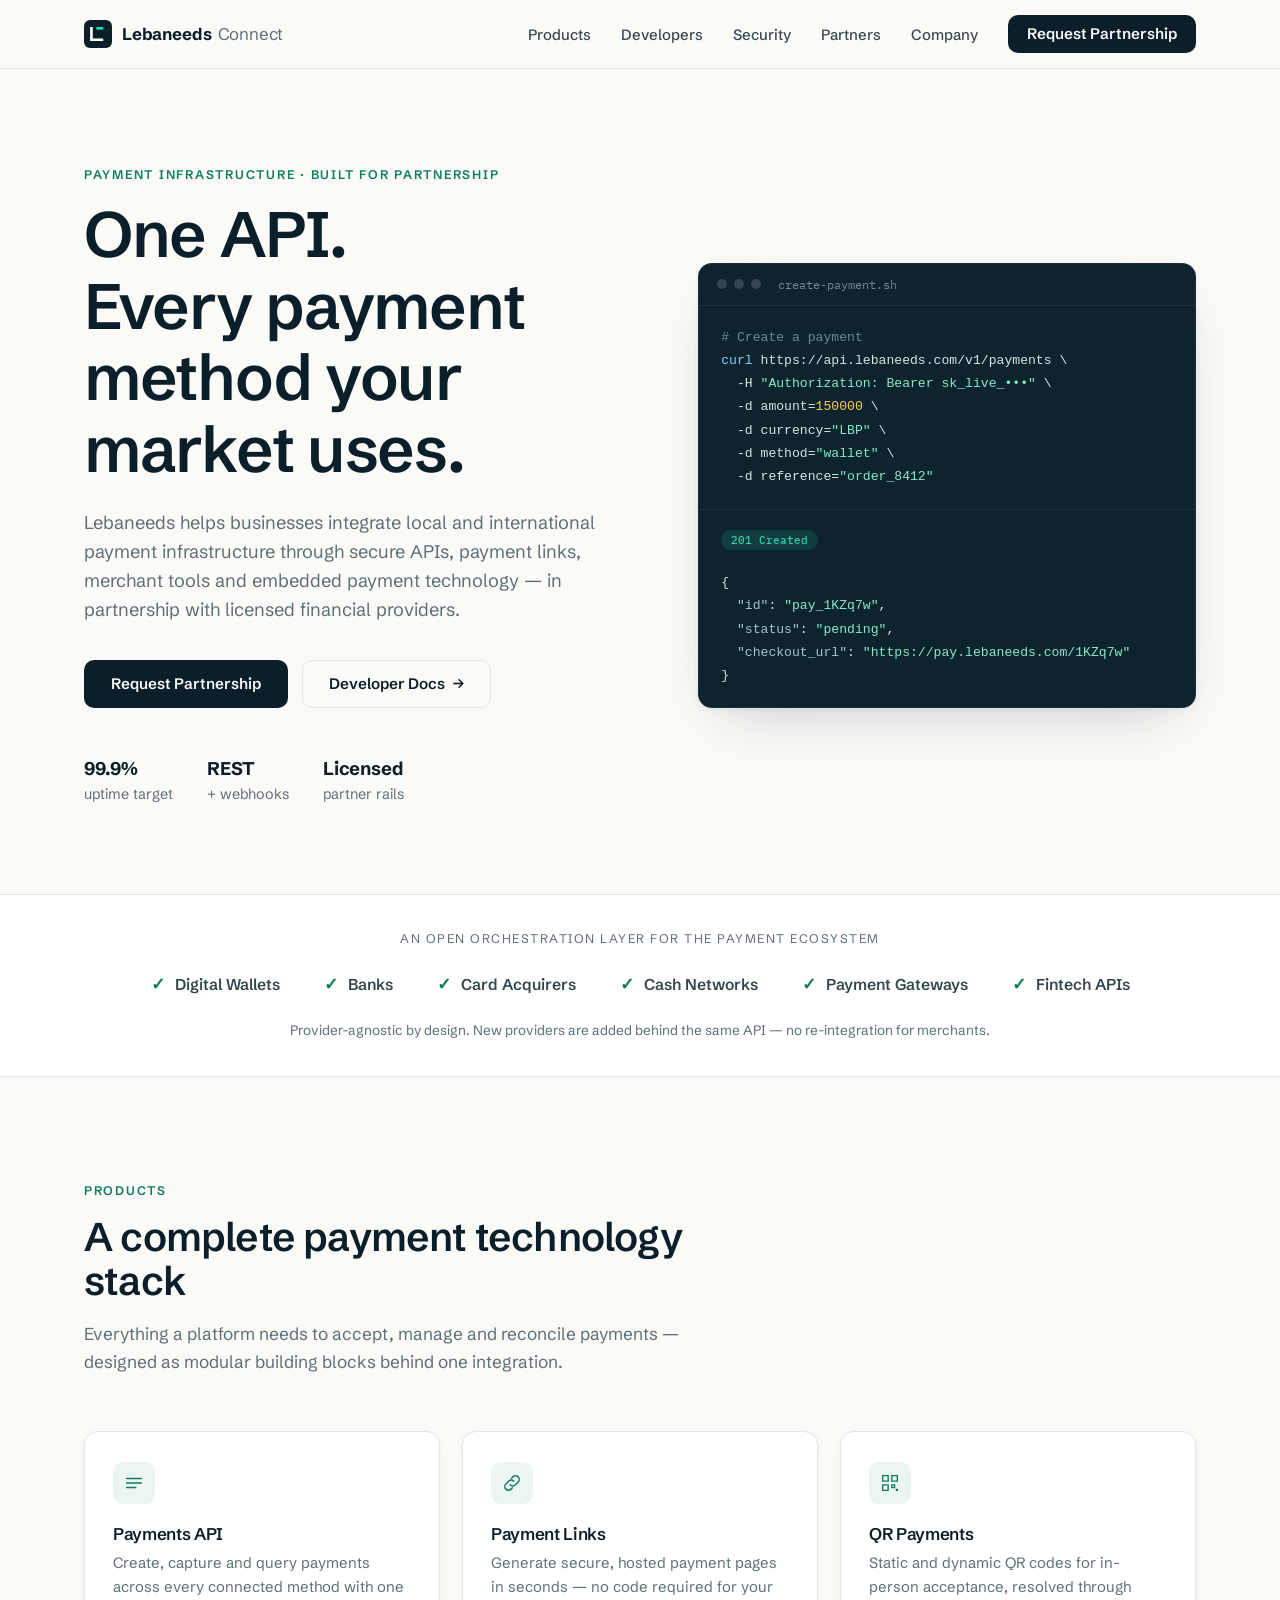
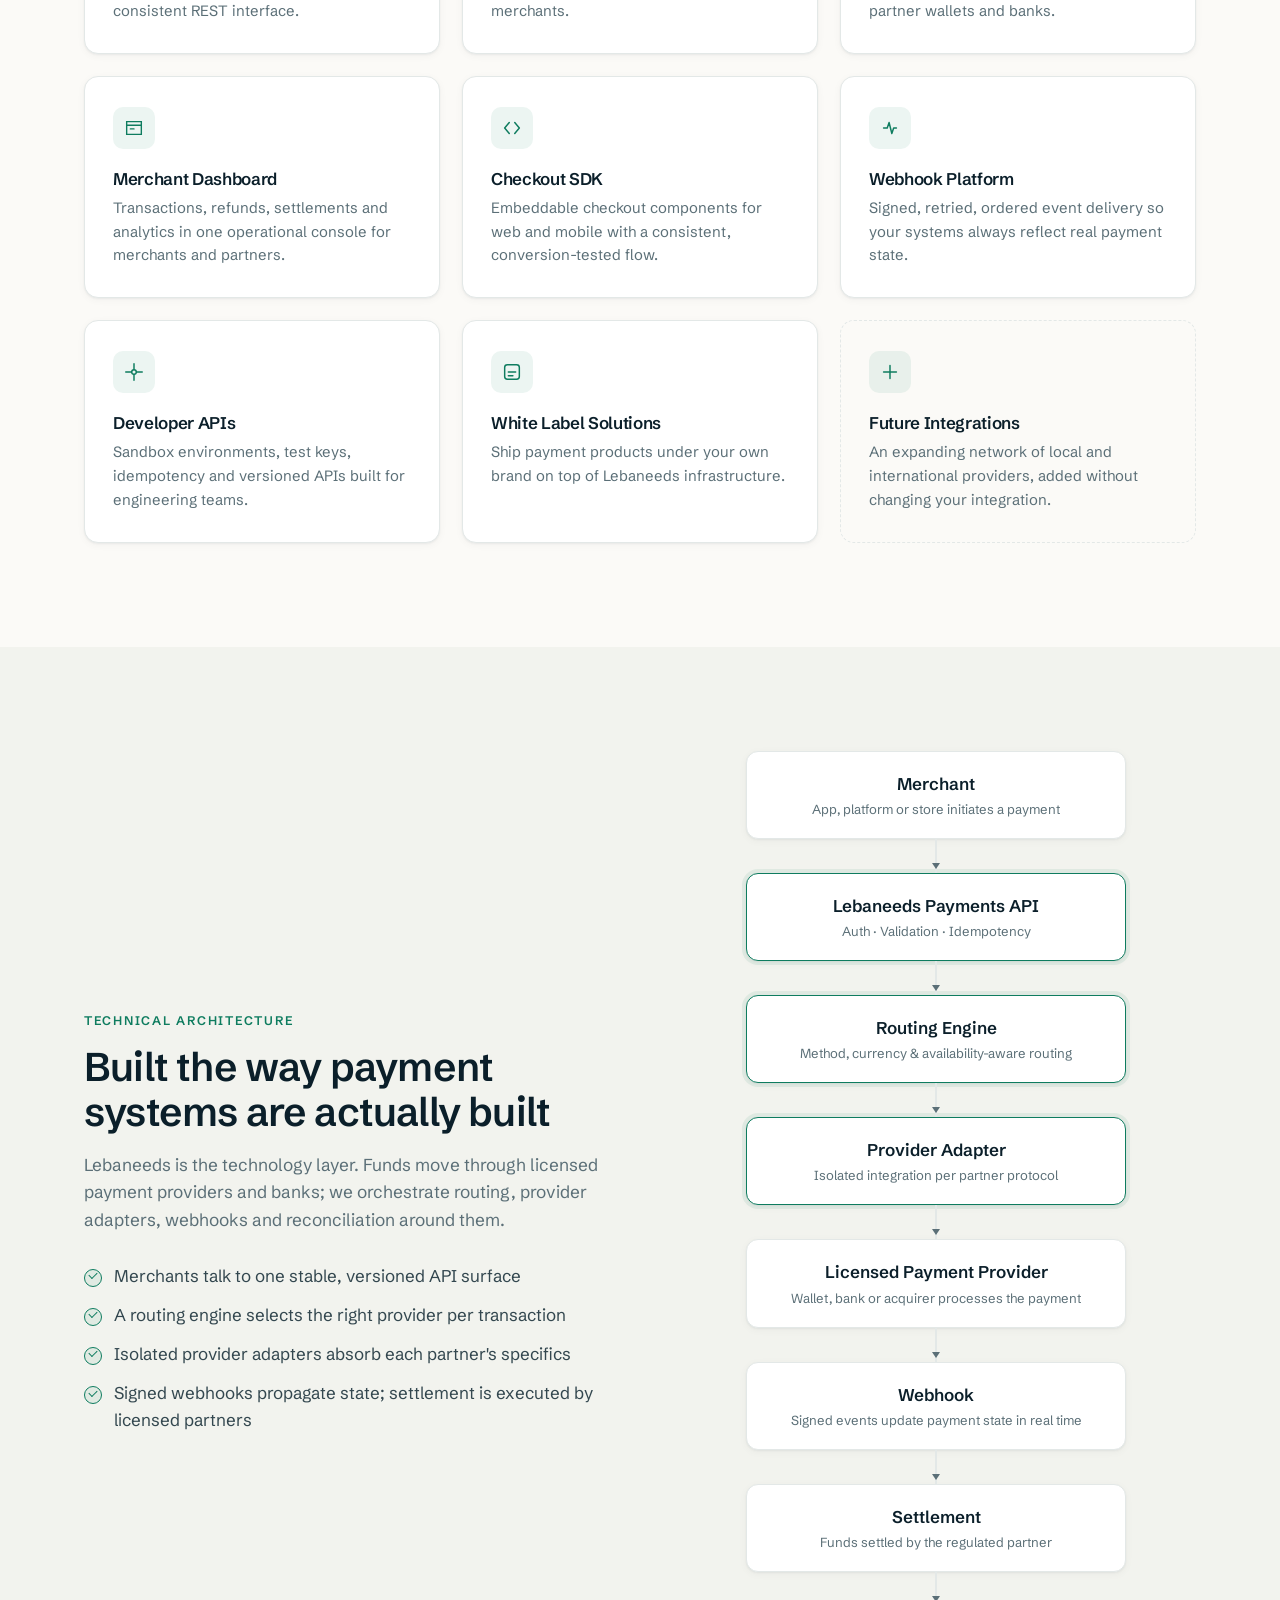
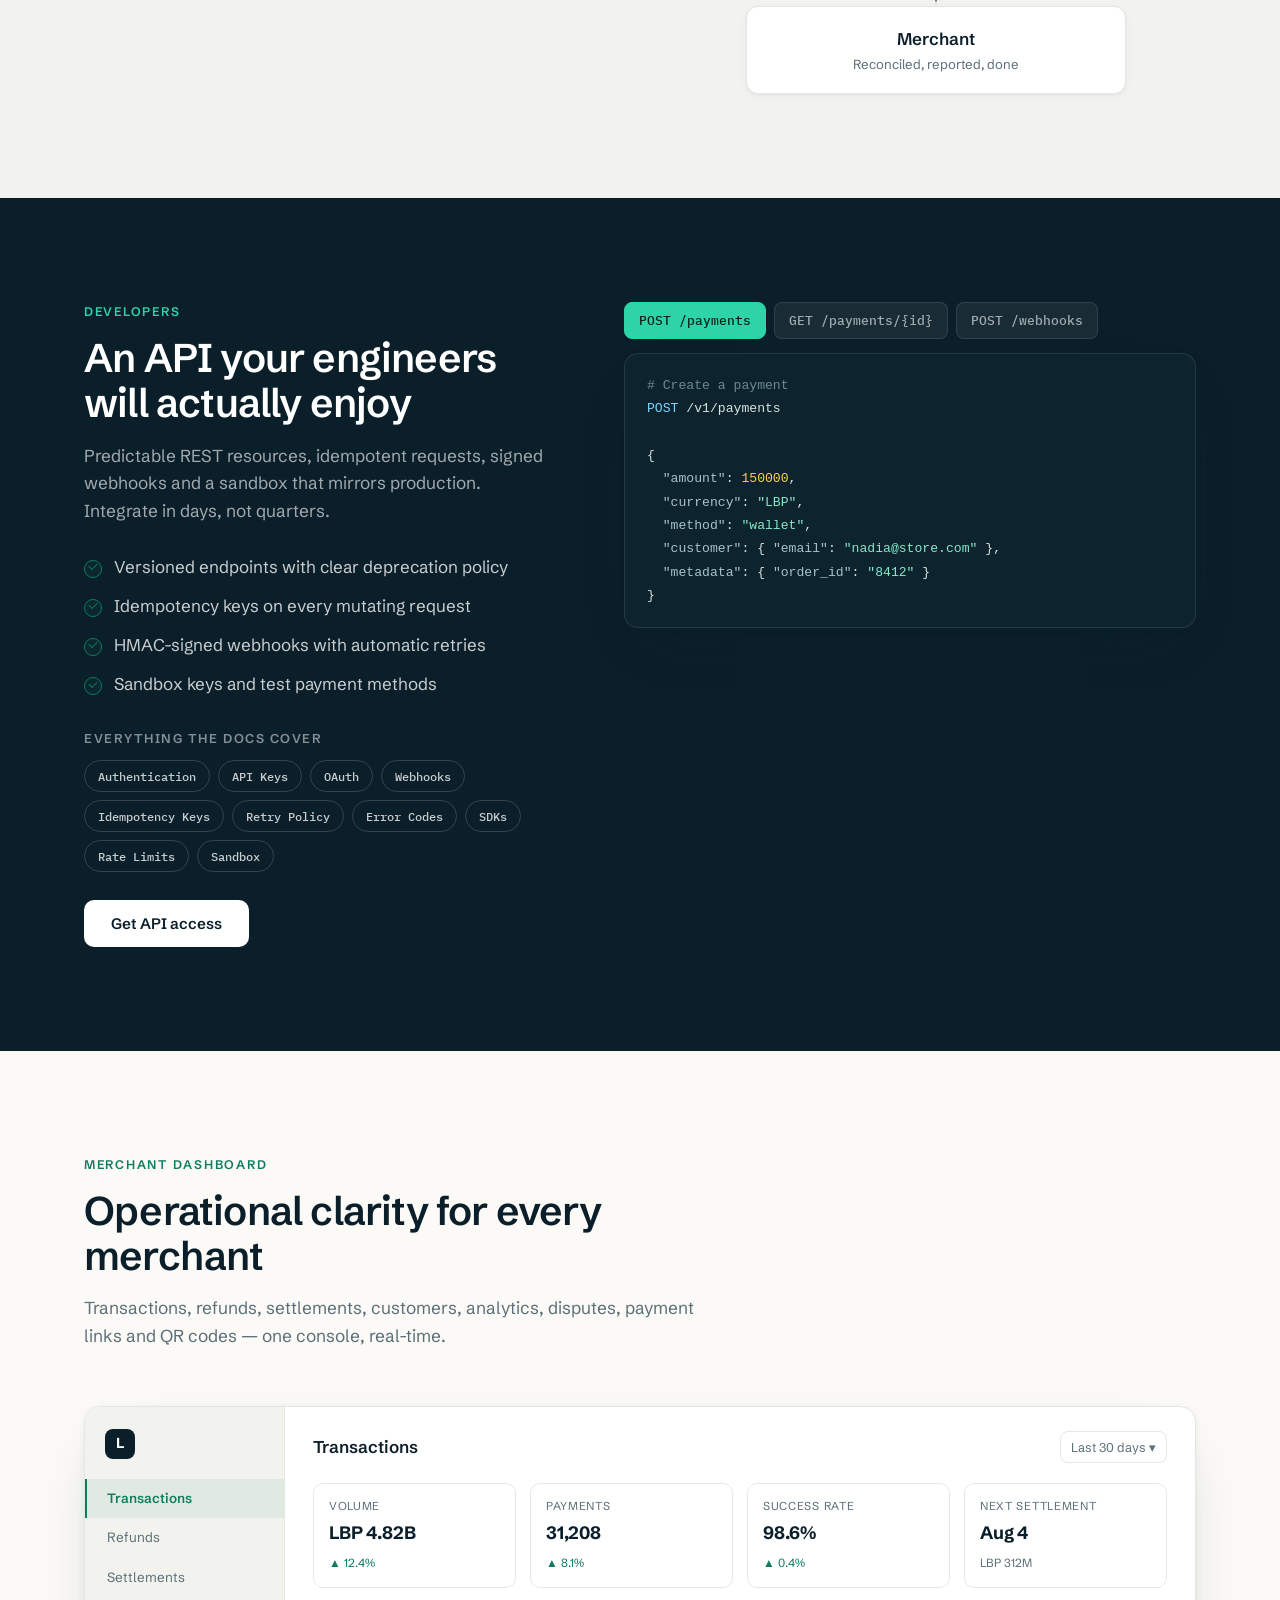
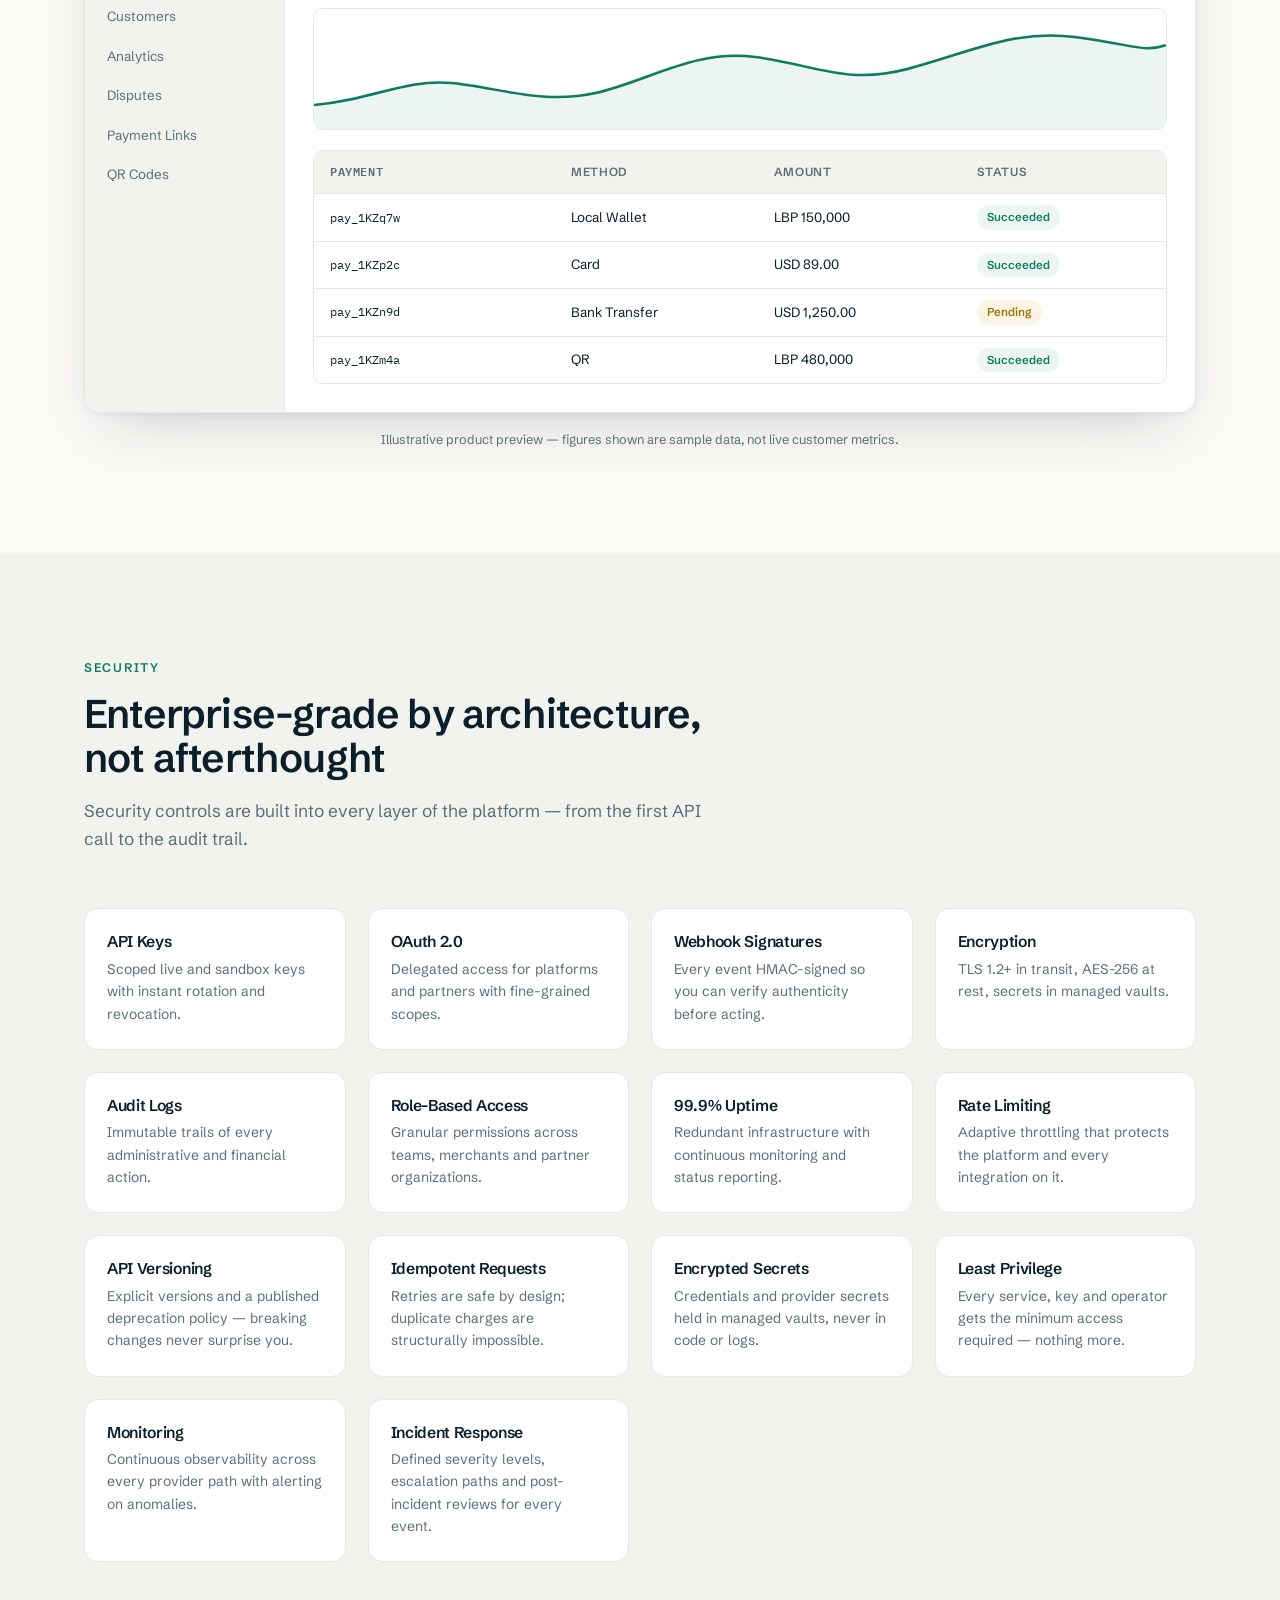
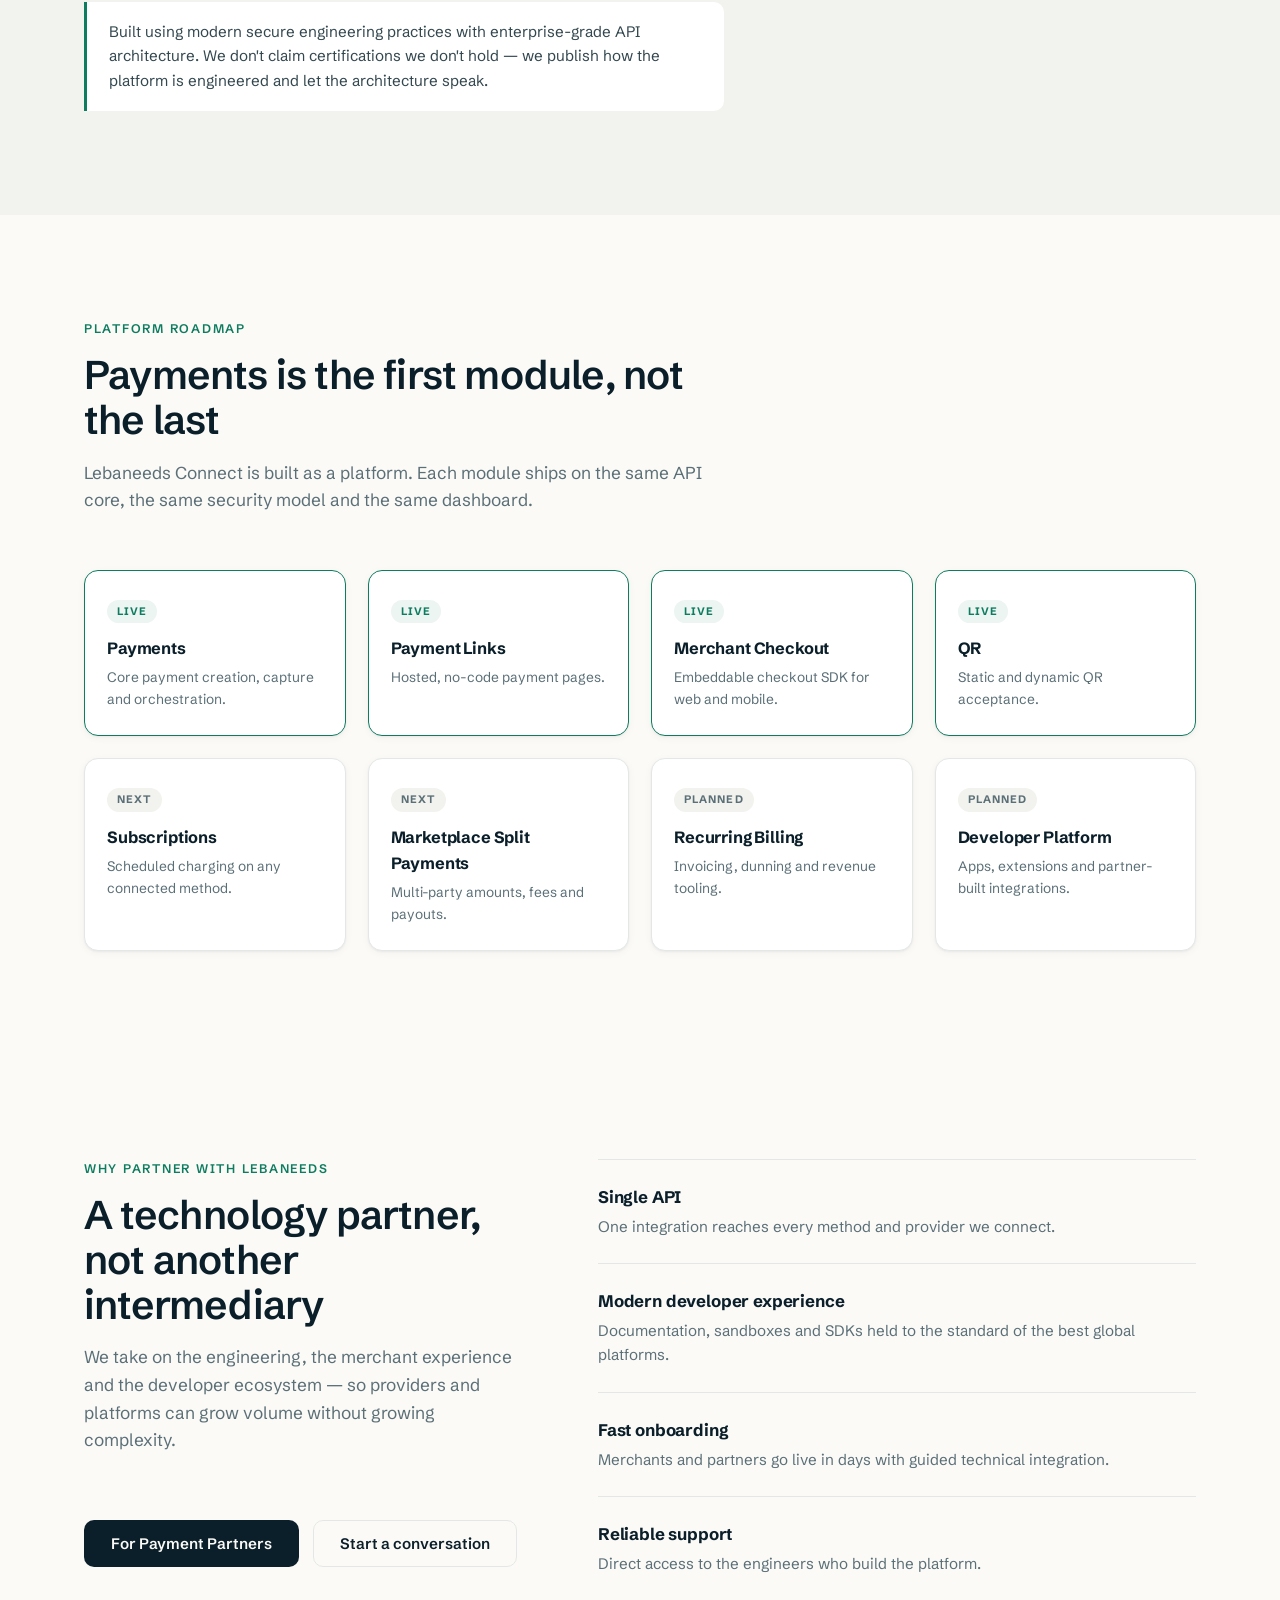
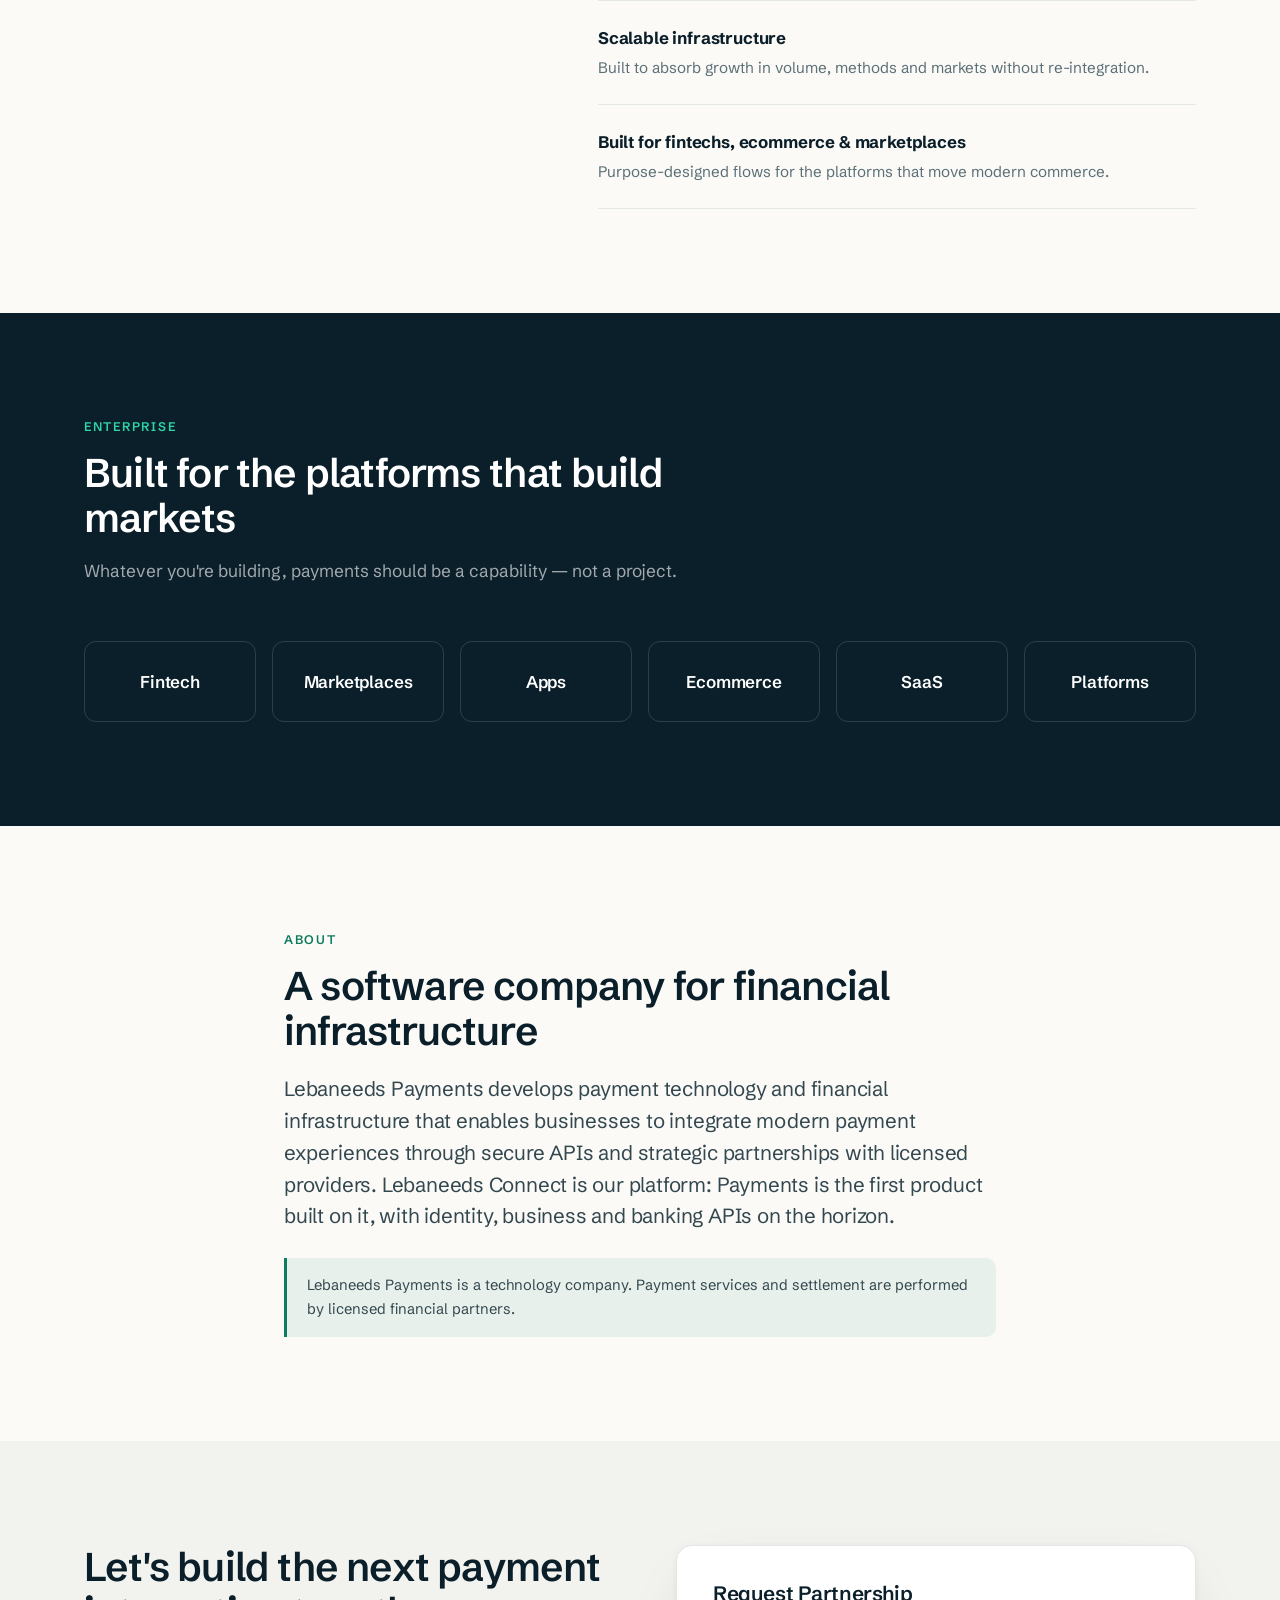
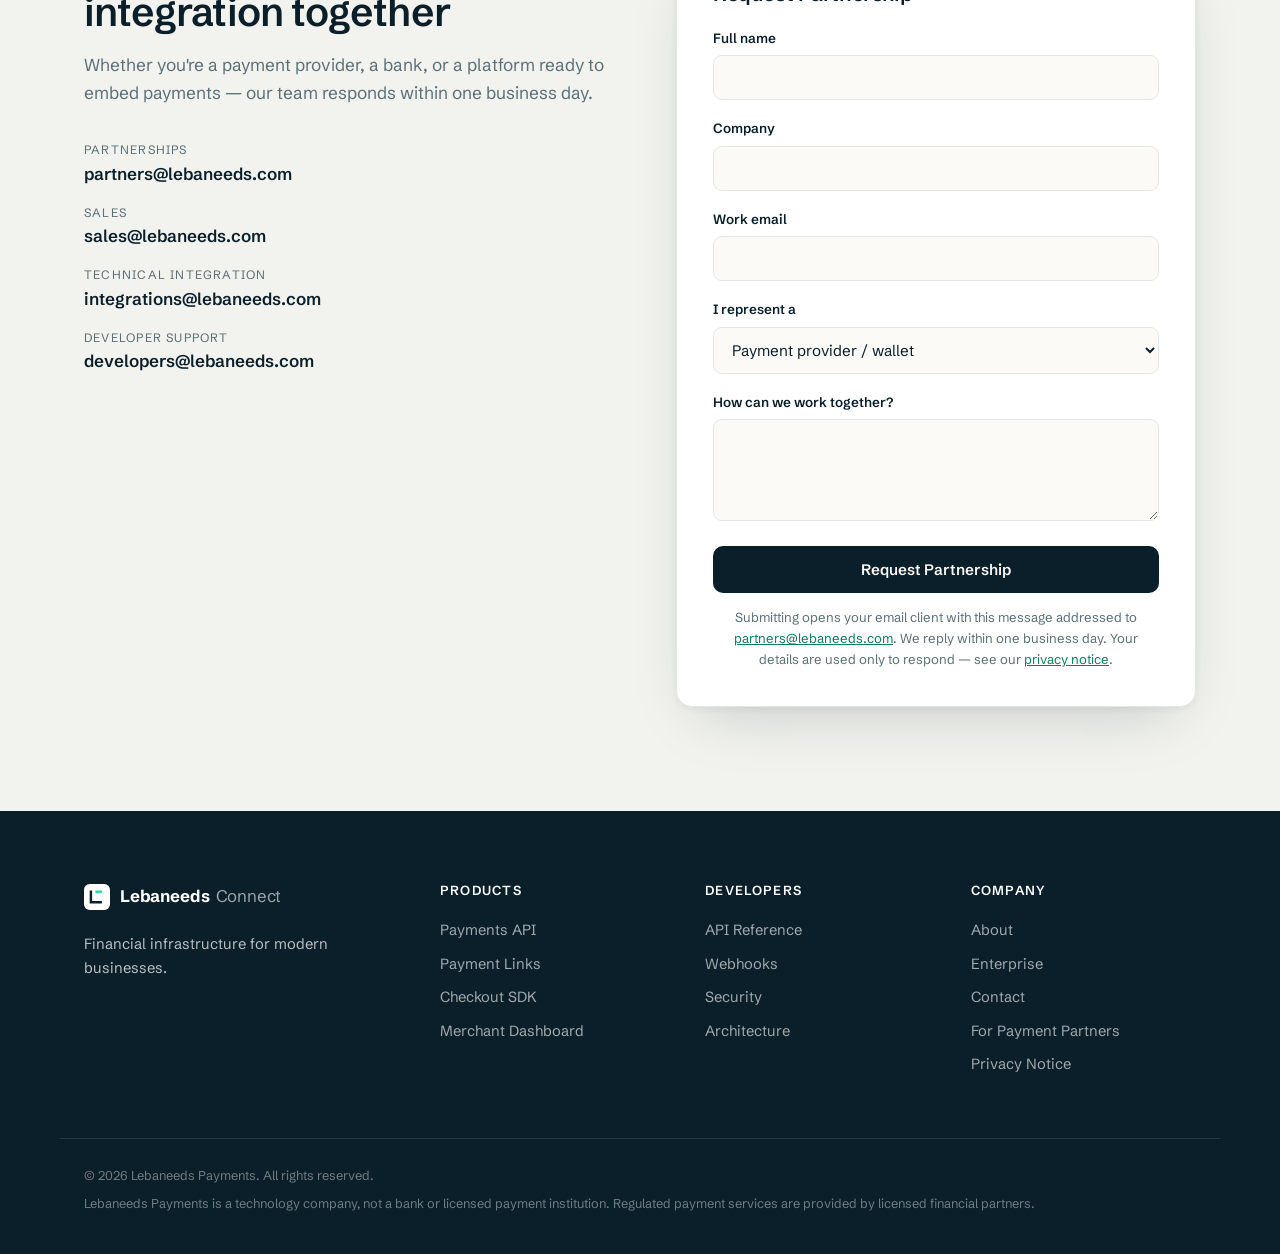
==== commit 23096c90: "Enterprise polish pass: metadata, working forms, privacy notice, mobile nav, truthful labels - Add c" ====
--- a/connect.html
+++ b/connect.html
@@ -5,6 +5,19 @@
 <meta name="viewport" content="width=device-width, initial-scale=1.0">
 <title>Lebaneeds Connect — Financial Infrastructure for Modern Businesses</title>
 <meta name="description" content="Lebaneeds Connect is the payment infrastructure platform by Lebaneeds Payments. Integrate local and international payment methods through one secure API, in partnership with licensed providers.">
+<link rel="canonical" href="https://connect.lebaneeds.com/">
+<meta name="theme-color" content="#0b1f2a">
+<meta property="og:type" content="website">
+<meta property="og:site_name" content="Lebaneeds Connect">
+<meta property="og:title" content="Lebaneeds Connect — Financial Infrastructure for Modern Businesses">
+<meta property="og:description" content="One API for local and international payment methods, in partnership with licensed providers.">
+<meta property="og:url" content="https://connect.lebaneeds.com/">
+<meta name="twitter:card" content="summary">
+<meta name="twitter:title" content="Lebaneeds Connect — Financial Infrastructure for Modern Businesses">
+<meta name="twitter:description" content="One API for local and international payment methods, in partnership with licensed providers.">
+<script type="application/ld+json">
+{"@context":"https://schema.org","@type":"WebSite","name":"Lebaneeds Connect","url":"https://connect.lebaneeds.com/","publisher":{"@type":"Organization","name":"Lebaneeds Payments","url":"https://lebaneeds.com/","email":"partners@lebaneeds.com"}}
+</script>
 <link rel="preconnect" href="https://fonts.googleapis.com">
 <link rel="preconnect" href="https://fonts.gstatic.com" crossorigin>
 <link href="https://fonts.googleapis.com/css2?family=Schibsted+Grotesk:wght@400;500;600;700&family=IBM+Plex+Mono:wght@400;500&display=swap" rel="stylesheet">
@@ -332,6 +345,7 @@
           </div>
         </div>
       </div>
+      <p class="mock-note reveal">Illustrative product preview — figures shown are sample data, not live customer metrics.</p>
     </div>
   </section>
 
@@ -449,7 +463,7 @@
           <li><span class="contact-label">Developer Support</span><a href="mailto:developers@lebaneeds.com">developers@lebaneeds.com</a></li>
         </ul>
       </div>
-      <form class="cta-form reveal delay-1" action="mailto:partners@lebaneeds.com" method="post" enctype="text/plain">
+      <form class="cta-form reveal delay-1" action="#" data-mailform="partners@lebaneeds.com" data-subject="Partnership request via connect.lebaneeds.com">
         <h3>Request Partnership</h3>
         <div class="field">
           <label for="f-name">Full name</label>
@@ -478,7 +492,7 @@
           <textarea id="f-msg" name="message" rows="4"></textarea>
         </div>
         <button class="btn btn-primary btn-block" type="submit">Request Partnership</button>
-        <p class="form-note">We'll reply within one business day.</p>
+        <p class="form-note">Submitting opens your email client with this message addressed to <a href="mailto:partners@lebaneeds.com">partners@lebaneeds.com</a>. We reply within one business day. Your details are used only to respond — see our <a href="/privacy.html">privacy notice</a>.</p>
       </form>
     </div>
   </section>
@@ -516,6 +530,7 @@
       <a href="#enterprise">Enterprise</a>
       <a href="#contact">Contact</a>
       <a href="partners.html">For Payment Partners</a>
+      <a href="/privacy.html">Privacy Notice</a>
     </nav>
   </div>
   <div class="container footer-legal">
--- a/styles.css
+++ b/styles.css
@@ -321,6 +321,14 @@
 }
 .pill-ok { background: var(--accent-wash); color: var(--accent-deep); }
 .pill-pending { background: rgba(217, 164, 22, .12); color: #9a7208; }
+.mock-note { text-align: center; font-size: .8rem; color: var(--muted); margin-top: 16px; }
+.form-note a { color: var(--accent-deep); }
+
+/* ---------- Privacy page ---------- */
+.privacy-body { margin-top: 40px; }
+.privacy-body h3 { margin-top: 32px; font-size: 1.1rem; }
+.privacy-body p { color: var(--ink-soft); margin-top: 10px; max-width: 46em; }
+.privacy-body a { color: var(--accent-deep); }
 
 /* ---------- Security ---------- */
 .sec-grid { display: grid; grid-template-columns: repeat(4, 1fr); gap: 22px; }
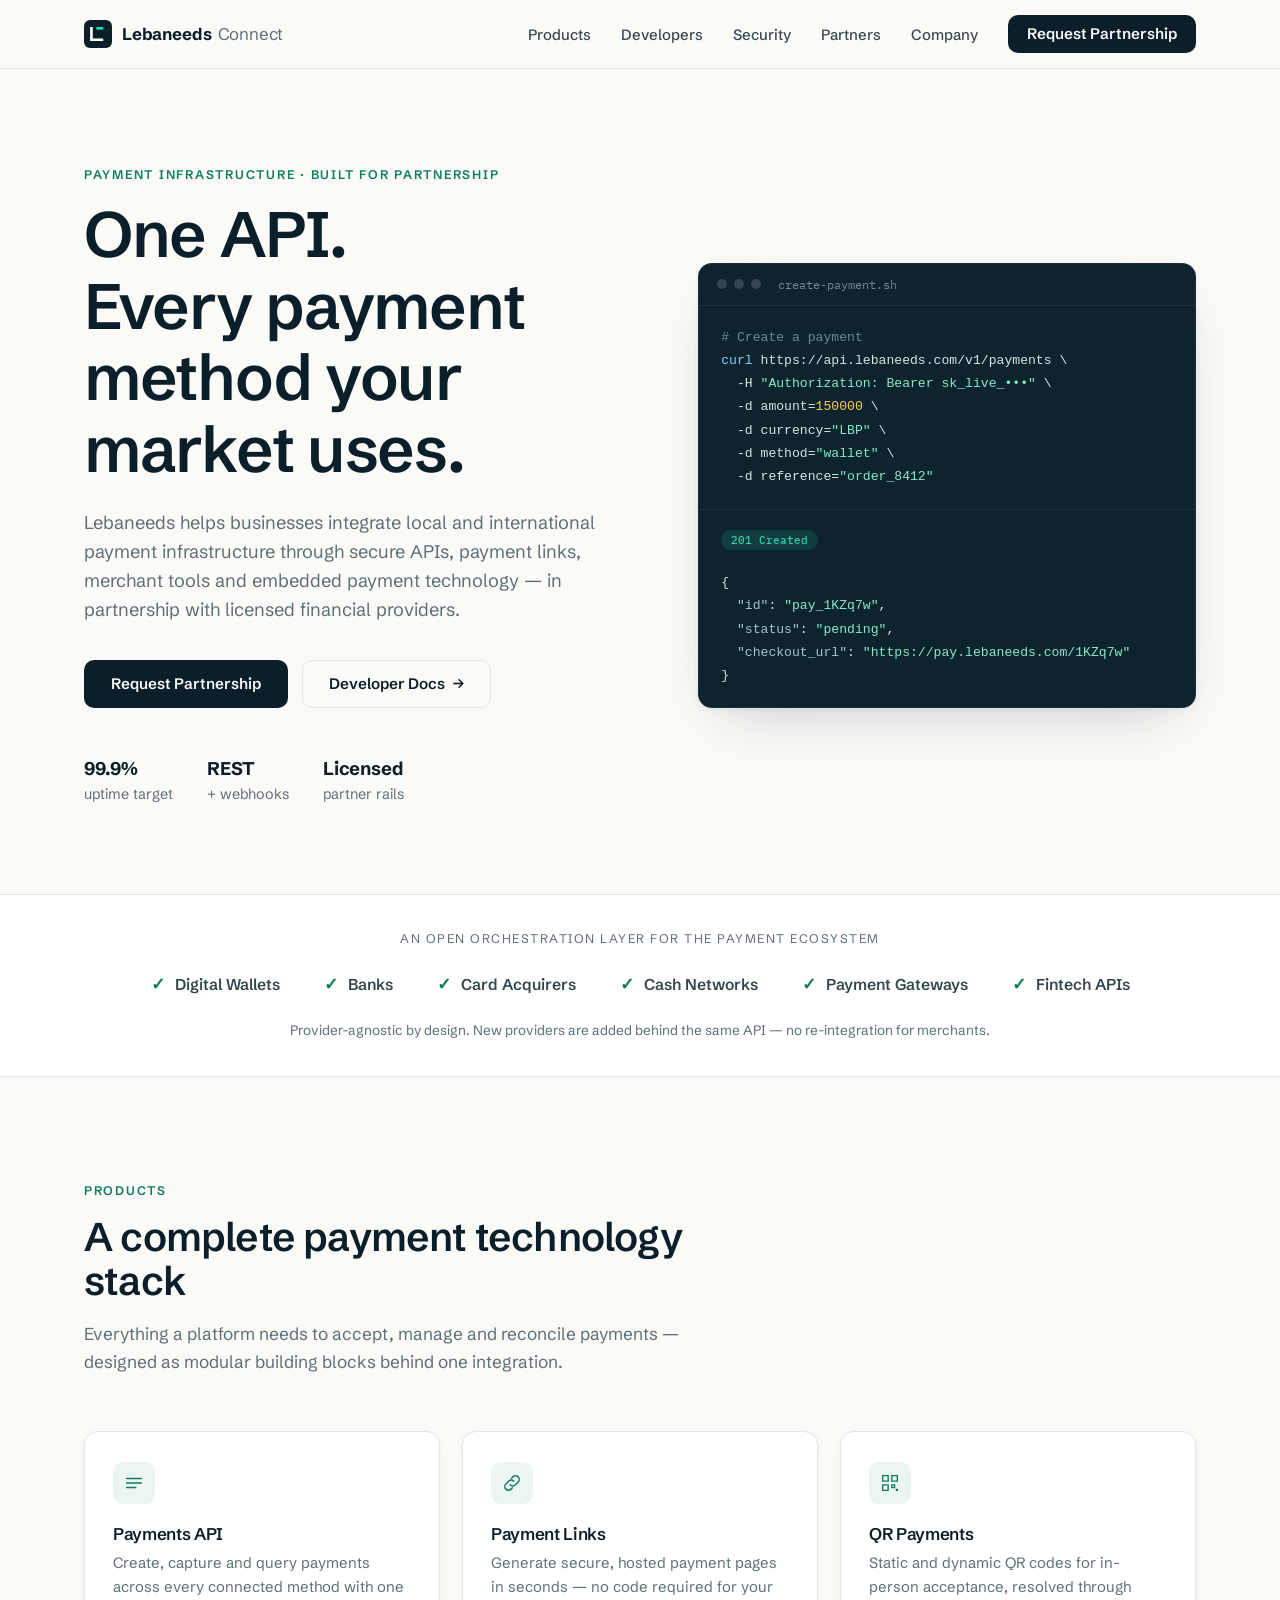
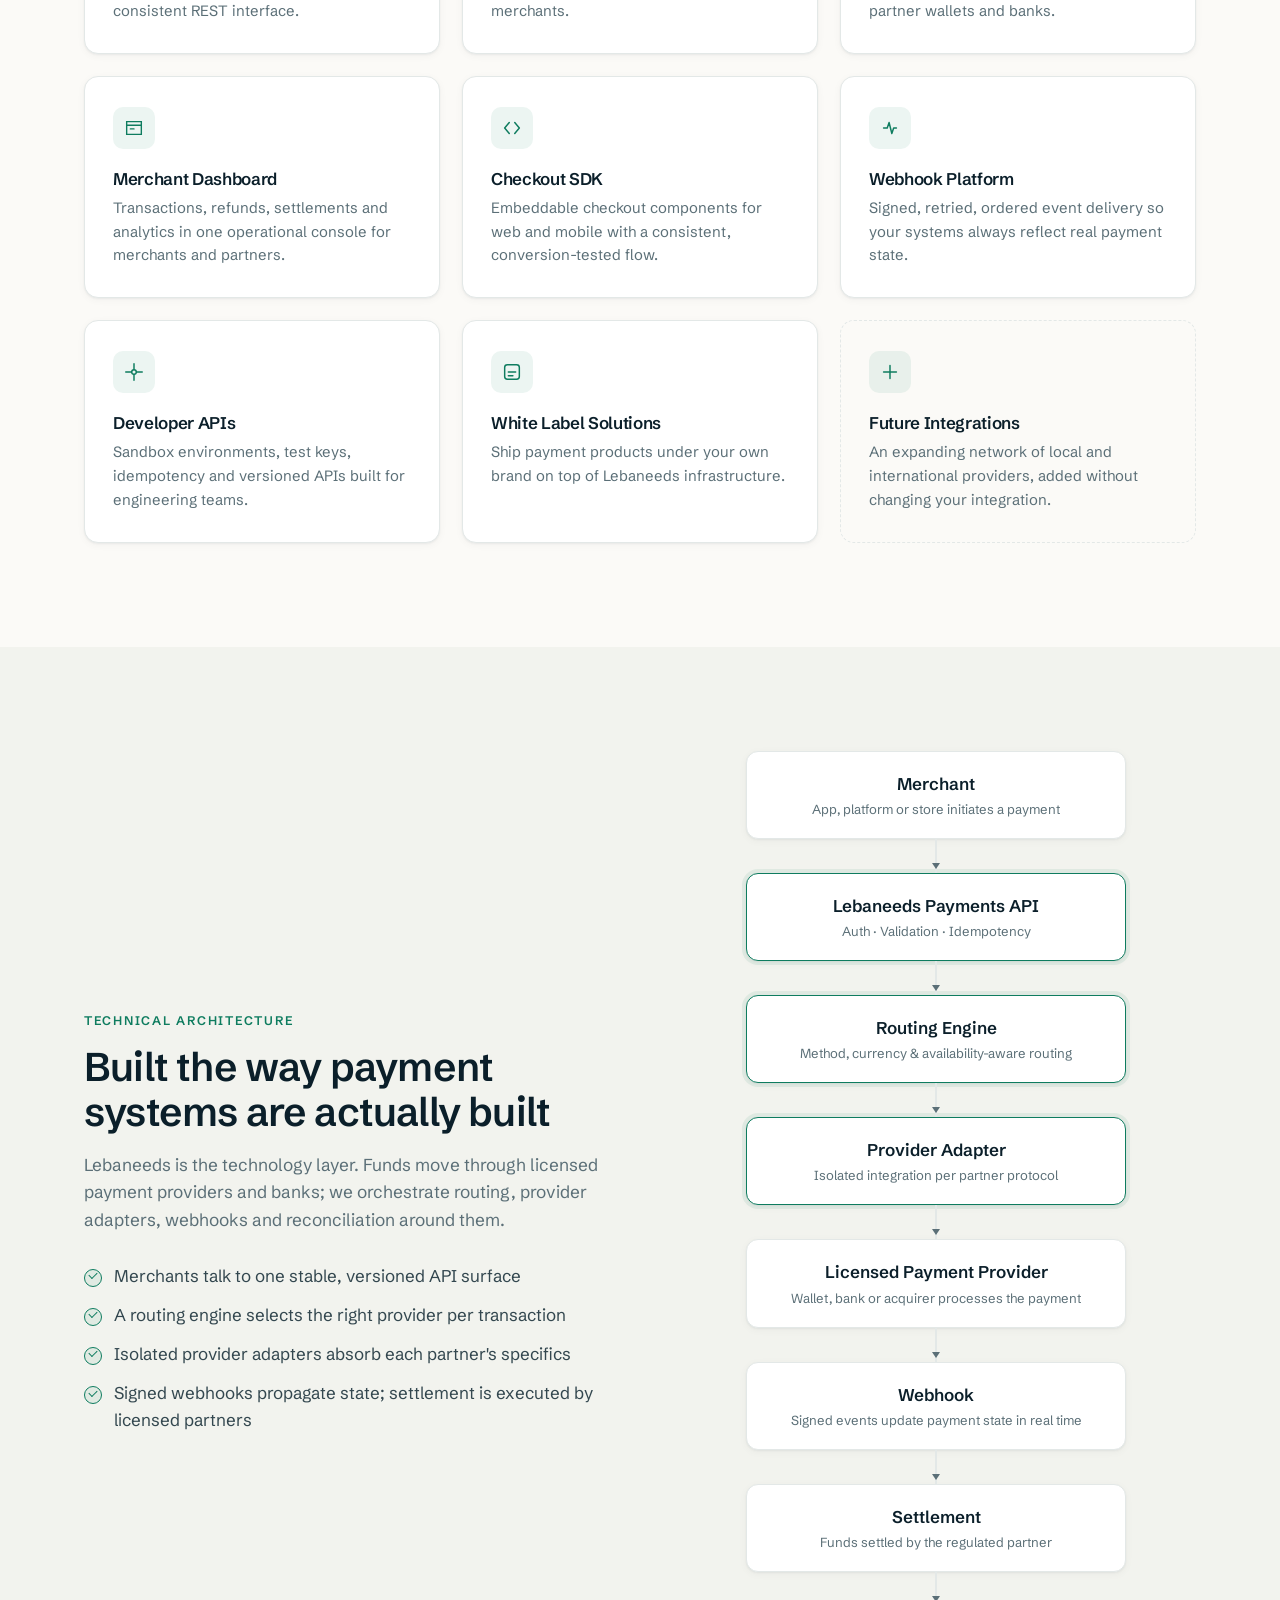
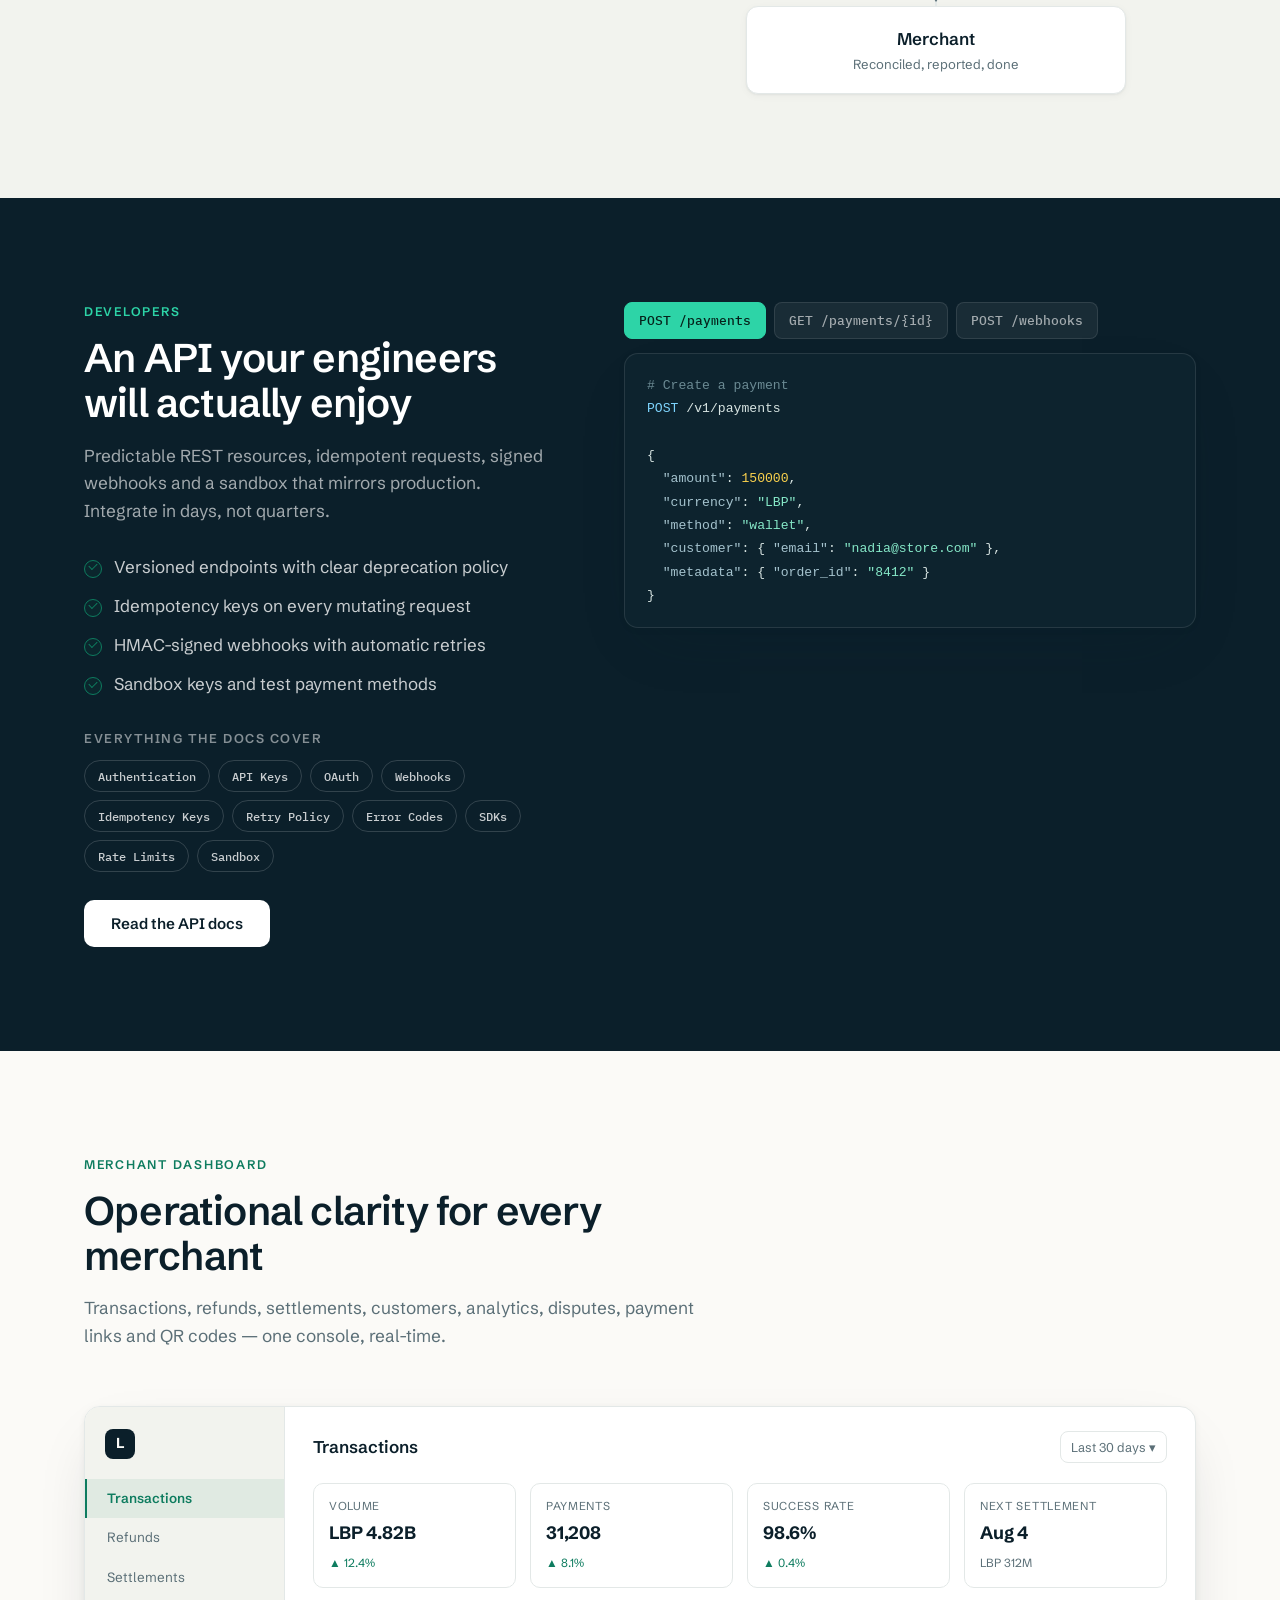
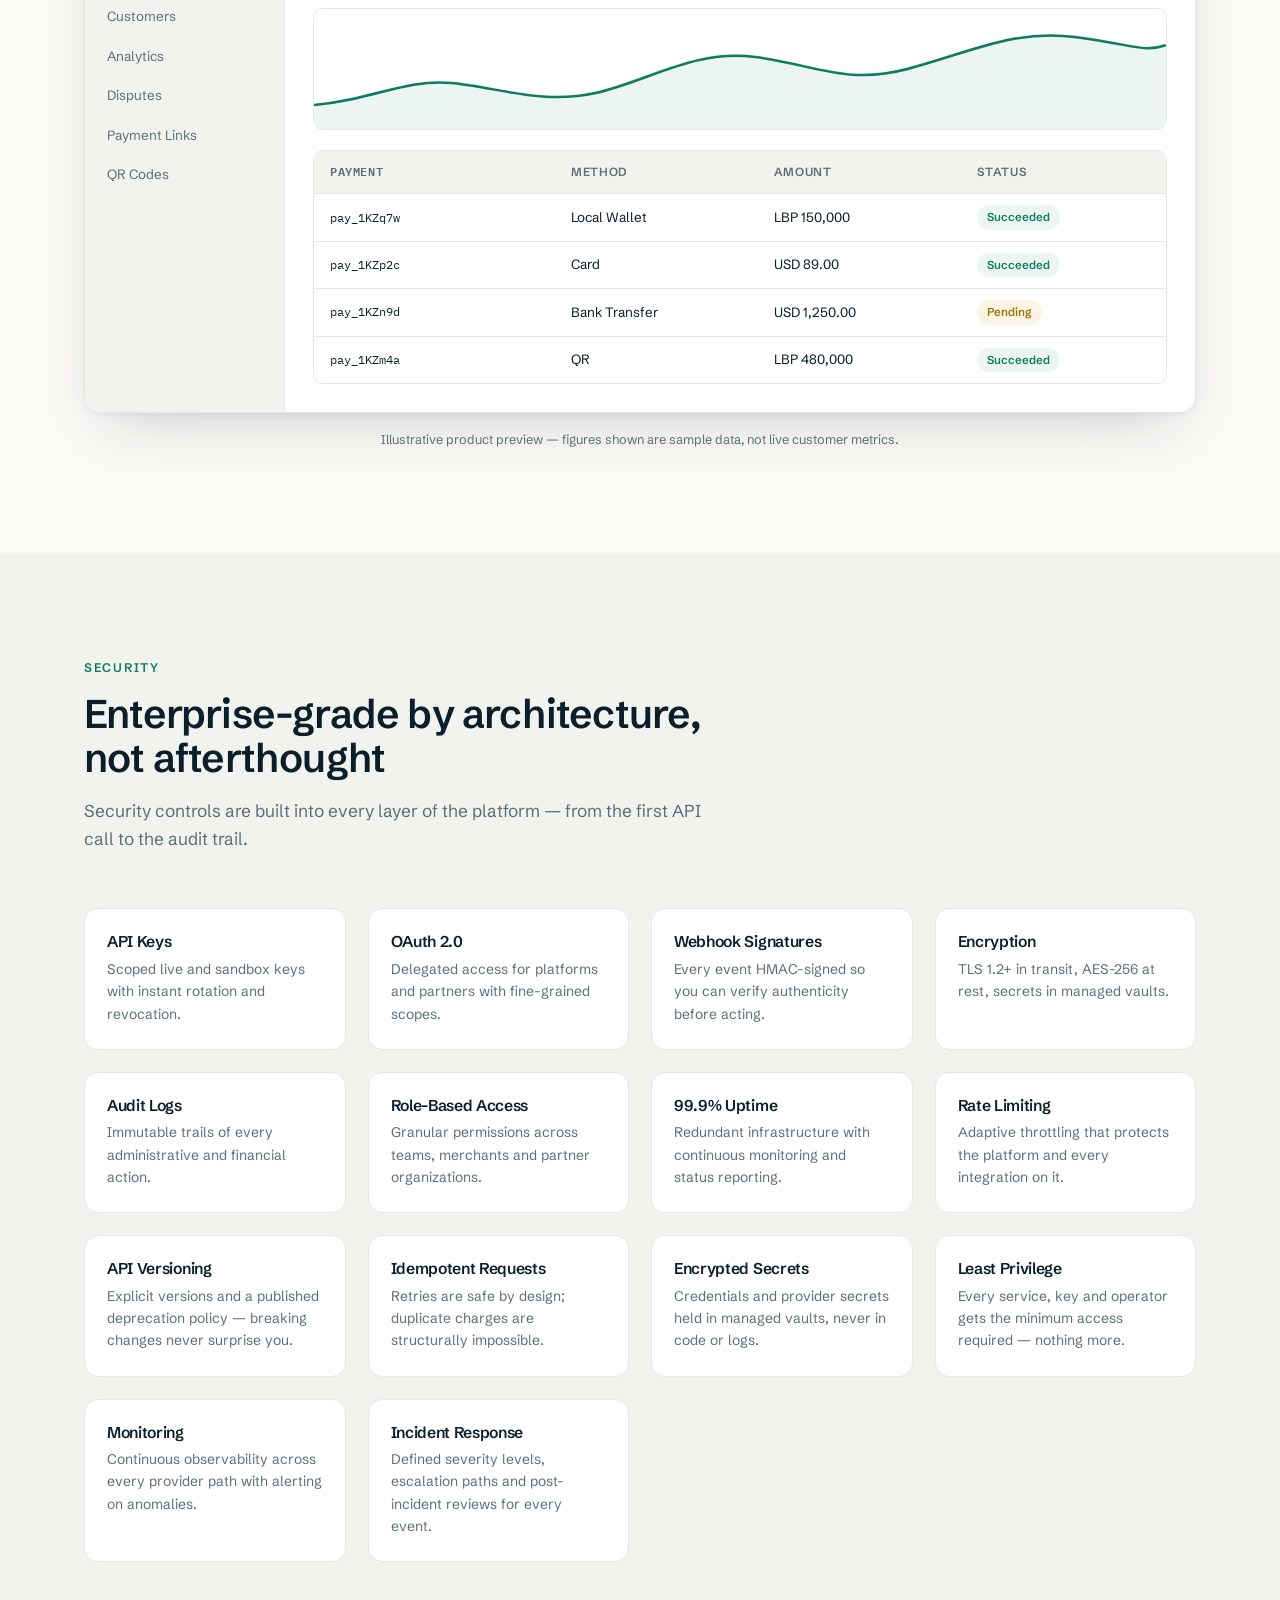
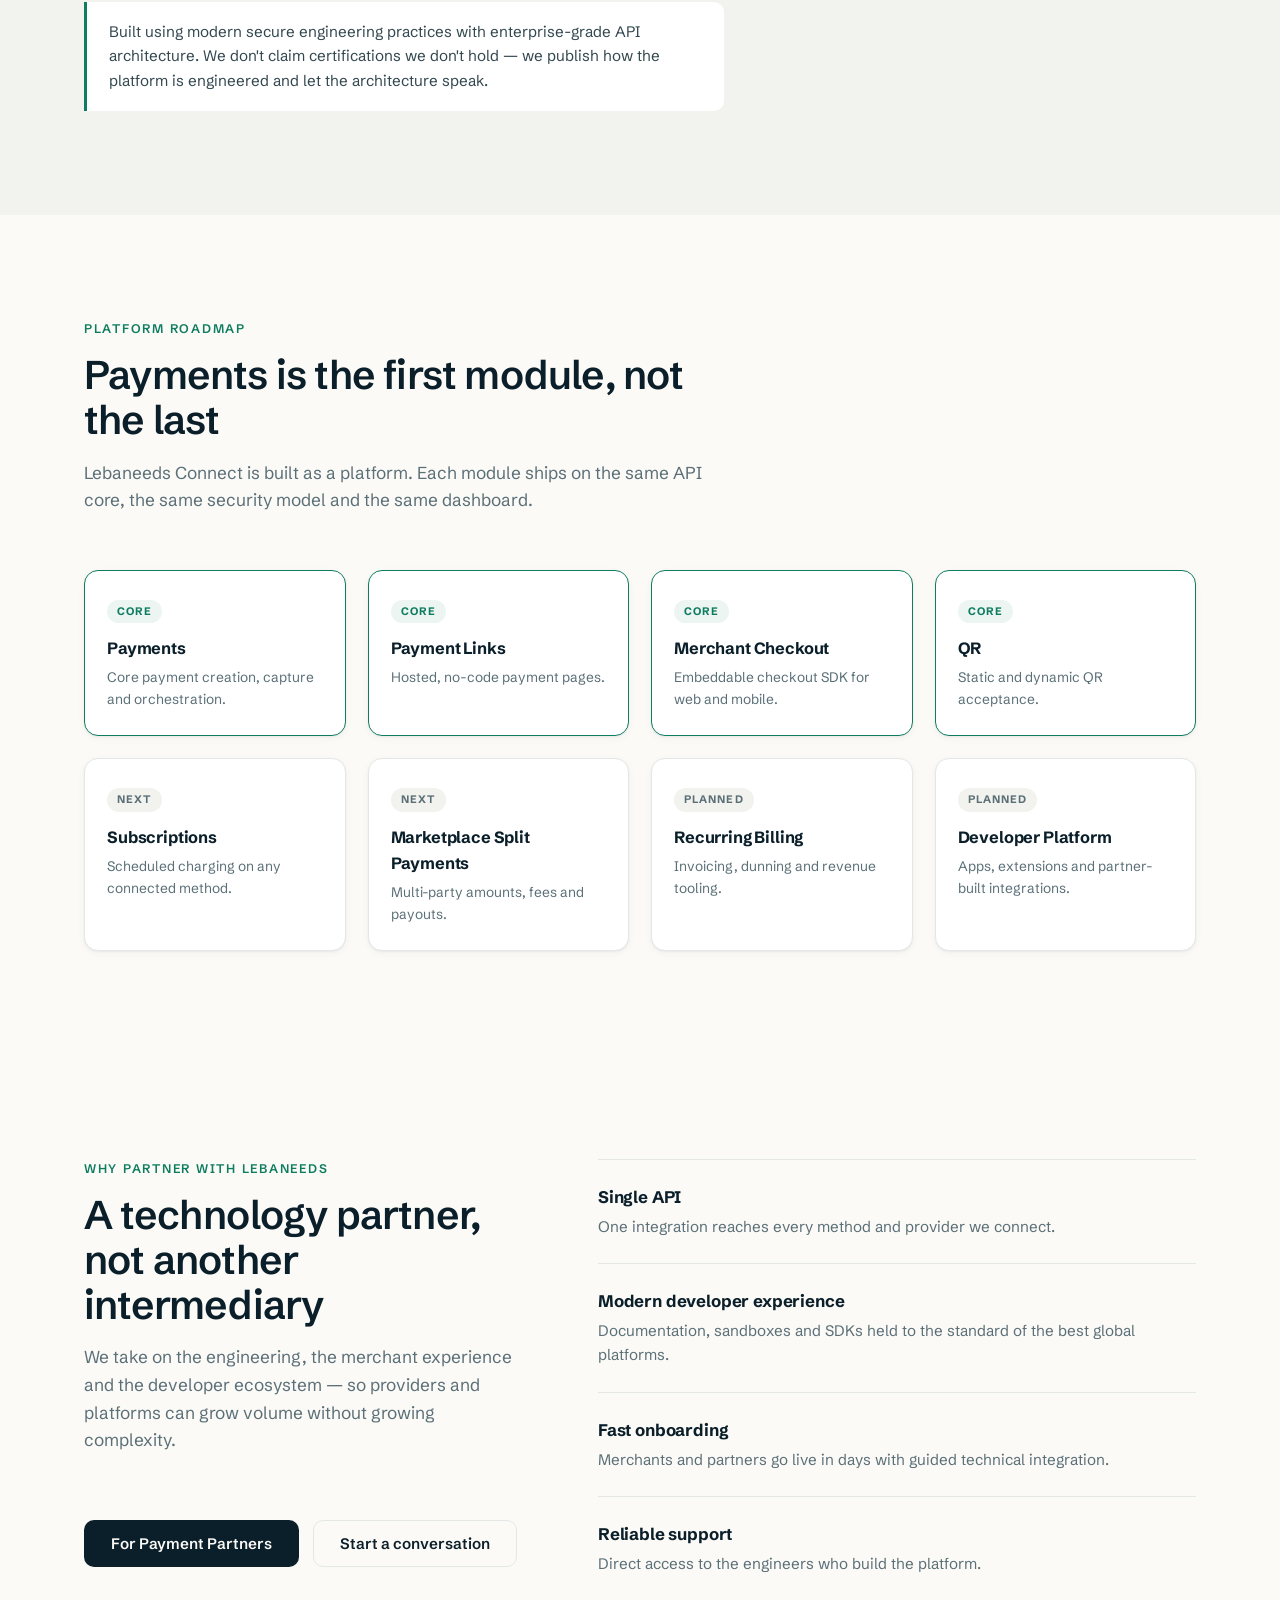
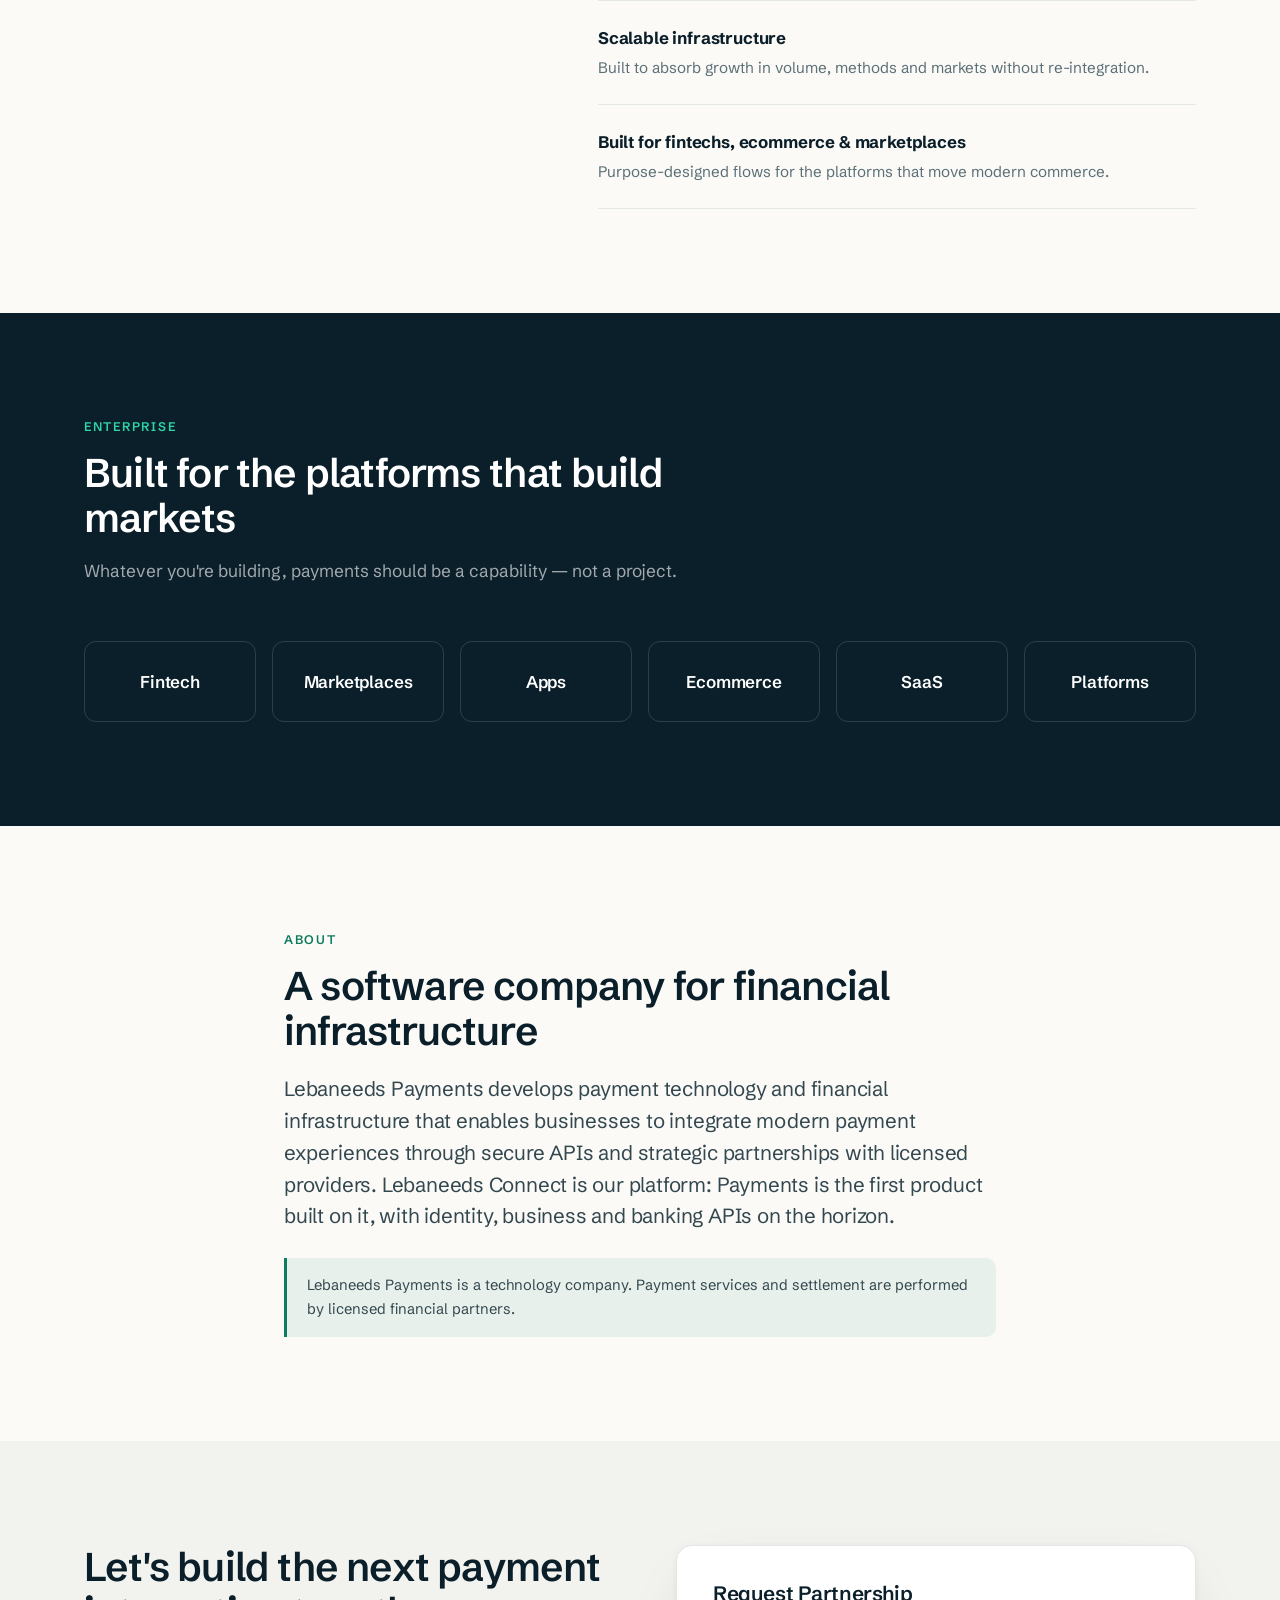
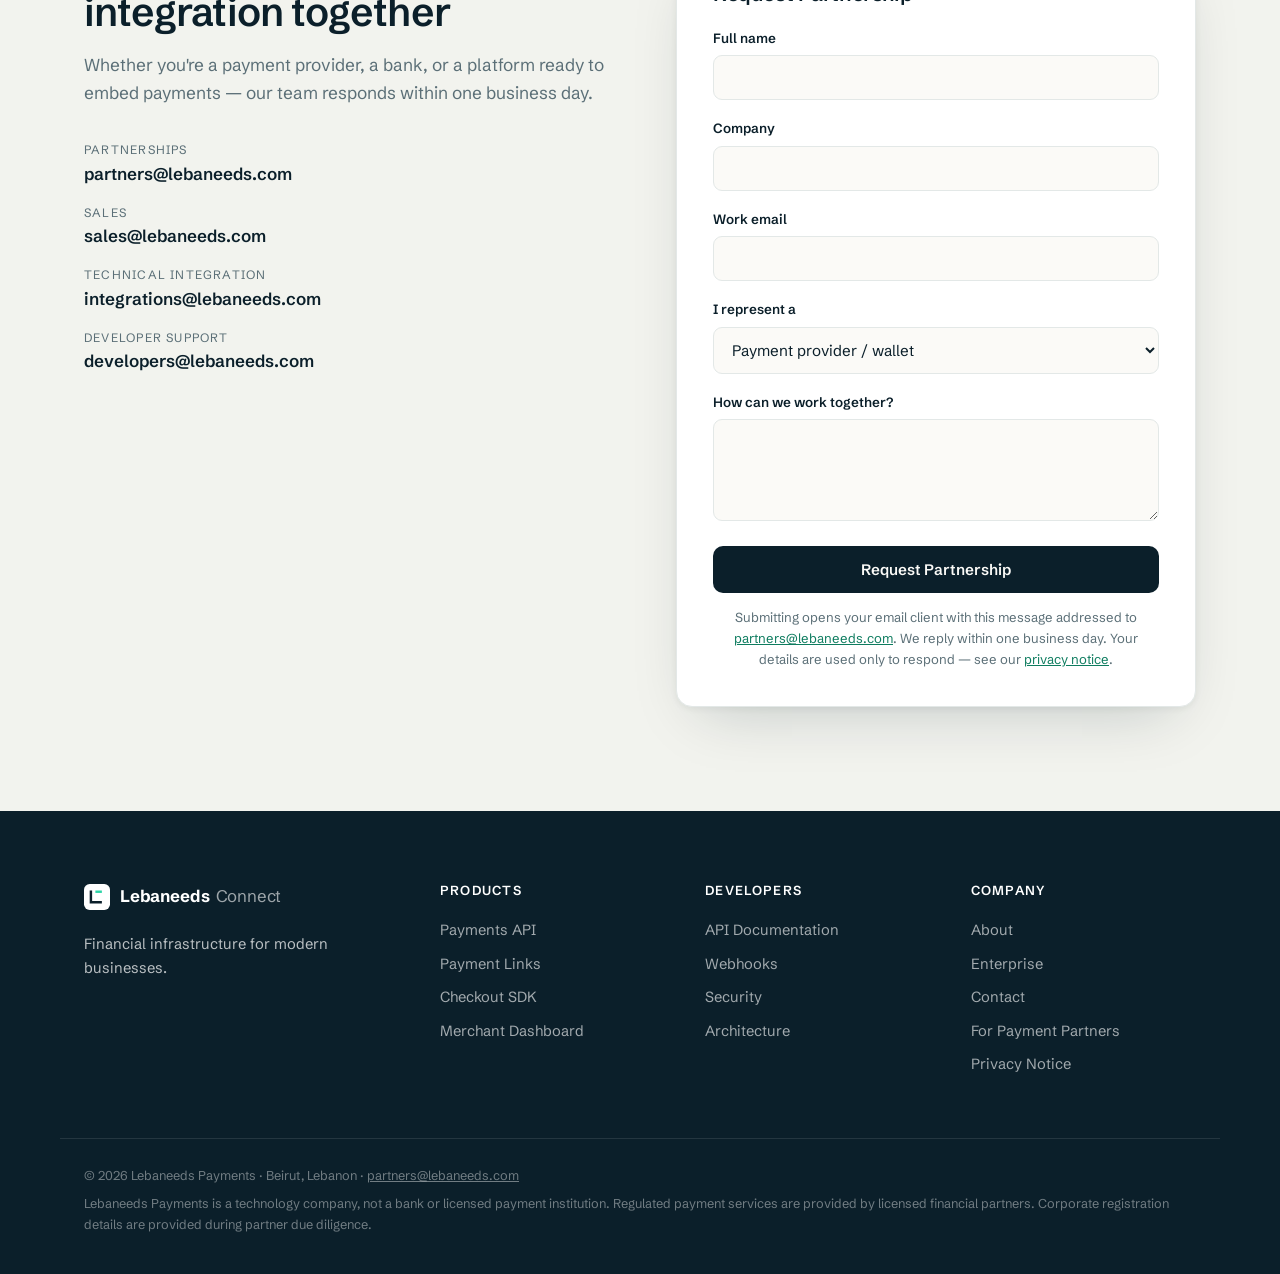
==== commit e038046a: "Resolve due-diligence blockers: real API docs, provable claims, company identity - Add docs.html: wo" ====
--- a/connect.html
+++ b/connect.html
@@ -64,7 +64,7 @@
         <p class="lede">Lebaneeds helps businesses integrate local and international payment infrastructure through secure APIs, payment links, merchant tools and embedded payment technology — in partnership with licensed financial providers.</p>
         <div class="hero-actions">
           <a class="btn btn-primary" href="#contact">Request Partnership</a>
-          <a class="btn btn-ghost" href="#developers">Developer Docs <span aria-hidden="true">→</span></a>
+          <a class="btn btn-ghost" href="docs.html">Developer Docs <span aria-hidden="true">→</span></a>
         </div>
         <ul class="hero-facts" aria-label="Key facts">
           <li><strong>99.9%</strong> uptime target</li>
@@ -249,7 +249,7 @@
           <li>Idempotency Keys</li><li>Retry Policy</li><li>Error Codes</li>
           <li>SDKs</li><li>Rate Limits</li><li>Sandbox</li>
         </ul>
-        <a class="btn btn-light" href="#contact">Get API access</a>
+        <a class="btn btn-light" href="docs.html">Read the API docs</a>
       </div>
       <div class="dev-panel reveal delay-1">
         <div class="tabs" role="tablist" aria-label="API examples">
@@ -386,10 +386,10 @@
         <p class="section-lede">Lebaneeds Connect is built as a platform. Each module ships on the same API core, the same security model and the same dashboard.</p>
       </div>
       <ol class="roadmap">
-        <li class="reveal is-live"><span class="roadmap-status">Live</span><strong>Payments</strong><p>Core payment creation, capture and orchestration.</p></li>
-        <li class="reveal is-live"><span class="roadmap-status">Live</span><strong>Payment Links</strong><p>Hosted, no-code payment pages.</p></li>
-        <li class="reveal is-live"><span class="roadmap-status">Live</span><strong>Merchant Checkout</strong><p>Embeddable checkout SDK for web and mobile.</p></li>
-        <li class="reveal is-live"><span class="roadmap-status">Live</span><strong>QR</strong><p>Static and dynamic QR acceptance.</p></li>
+        <li class="reveal is-live"><span class="roadmap-status">Core</span><strong>Payments</strong><p>Core payment creation, capture and orchestration.</p></li>
+        <li class="reveal is-live"><span class="roadmap-status">Core</span><strong>Payment Links</strong><p>Hosted, no-code payment pages.</p></li>
+        <li class="reveal is-live"><span class="roadmap-status">Core</span><strong>Merchant Checkout</strong><p>Embeddable checkout SDK for web and mobile.</p></li>
+        <li class="reveal is-live"><span class="roadmap-status">Core</span><strong>QR</strong><p>Static and dynamic QR acceptance.</p></li>
         <li class="reveal"><span class="roadmap-status">Next</span><strong>Subscriptions</strong><p>Scheduled charging on any connected method.</p></li>
         <li class="reveal"><span class="roadmap-status">Next</span><strong>Marketplace Split Payments</strong><p>Multi-party amounts, fees and payouts.</p></li>
         <li class="reveal"><span class="roadmap-status">Planned</span><strong>Recurring Billing</strong><p>Invoicing, dunning and revenue tooling.</p></li>
@@ -519,8 +519,8 @@
     </nav>
     <nav class="footer-col" aria-label="Developers">
       <h4>Developers</h4>
-      <a href="#developers">API Reference</a>
-      <a href="#developers">Webhooks</a>
+      <a href="docs.html">API Documentation</a>
+      <a href="docs.html#webhooks">Webhooks</a>
       <a href="#security">Security</a>
       <a href="#architecture">Architecture</a>
     </nav>
@@ -534,8 +534,8 @@
     </nav>
   </div>
   <div class="container footer-legal">
-    <p>© 2026 Lebaneeds Payments. All rights reserved.</p>
-    <p>Lebaneeds Payments is a technology company, not a bank or licensed payment institution. Regulated payment services are provided by licensed financial partners.</p>
+    <p>© 2026 Lebaneeds Payments · Beirut, Lebanon · <a href="mailto:partners@lebaneeds.com" style="color:inherit">partners@lebaneeds.com</a></p>
+    <p>Lebaneeds Payments is a technology company, not a bank or licensed payment institution. Regulated payment services are provided by licensed financial partners. Corporate registration details are provided during partner due diligence.</p>
   </div>
 </footer>
 
